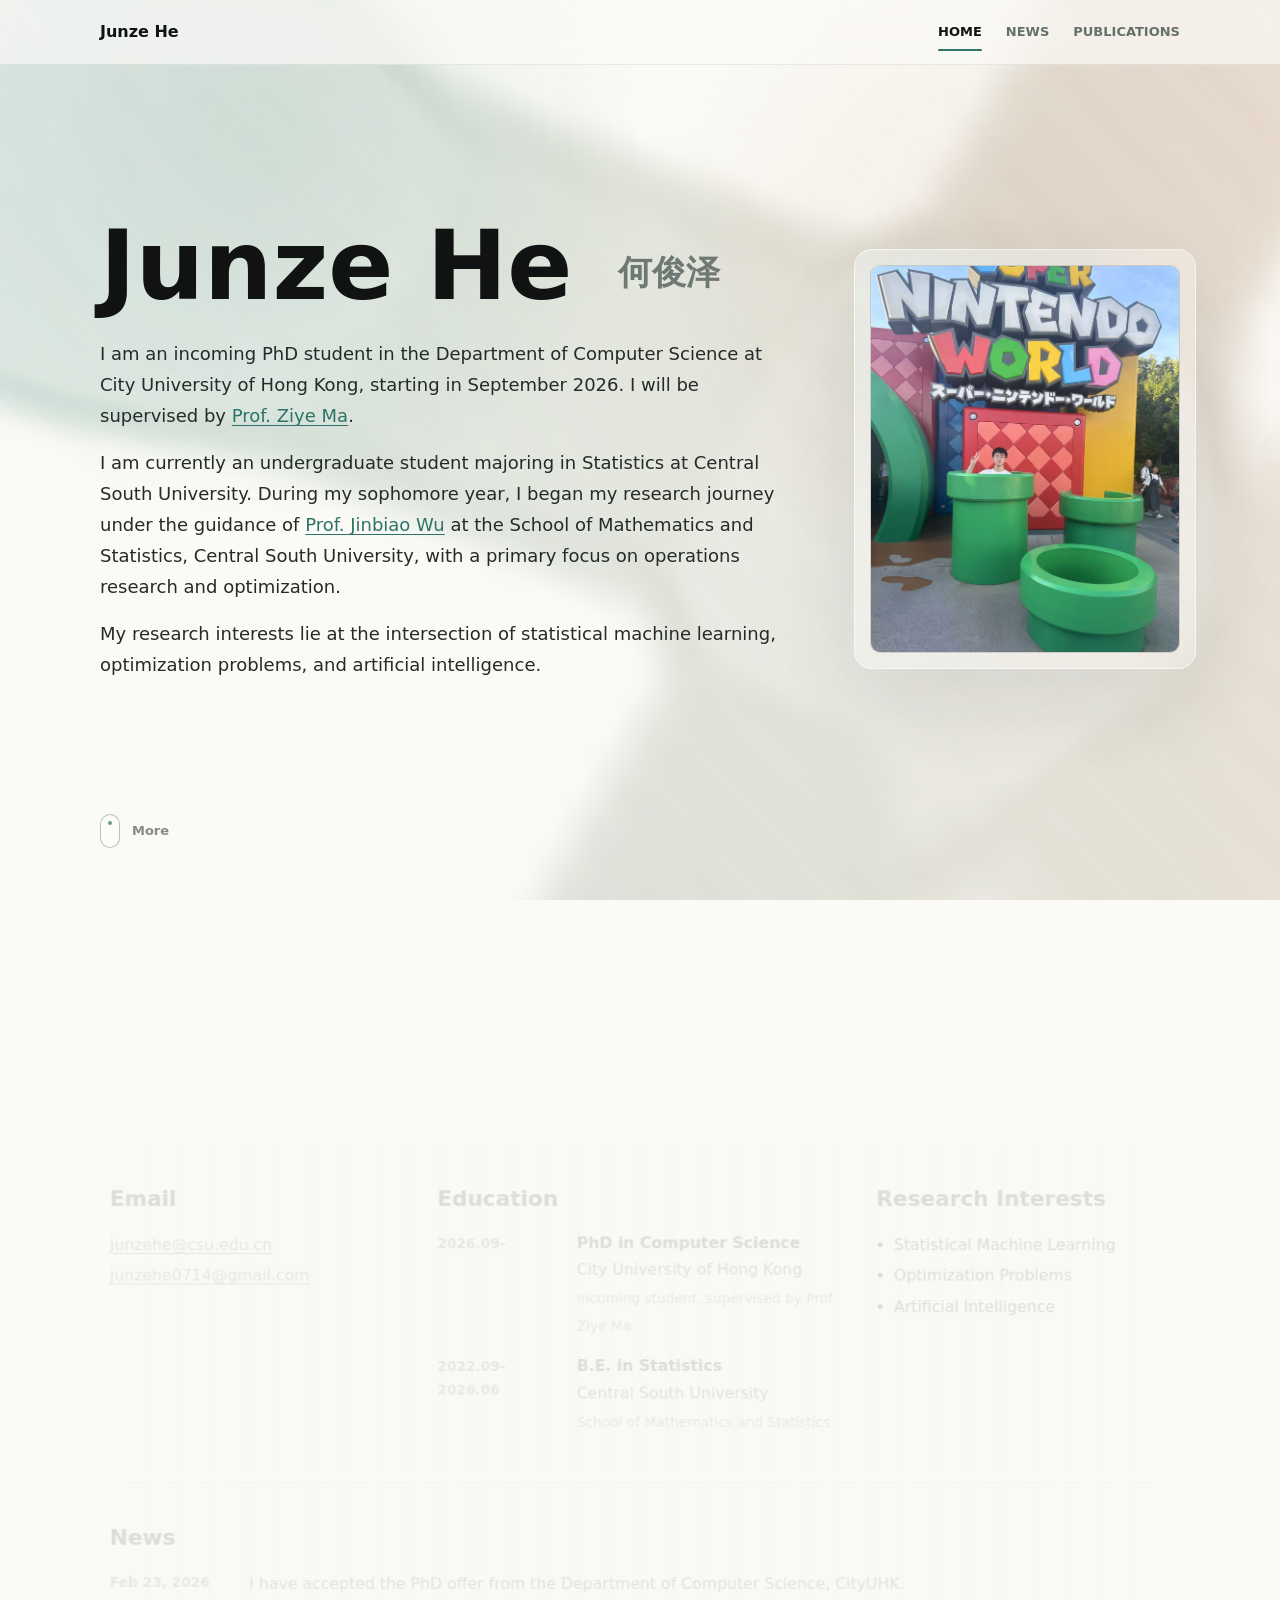
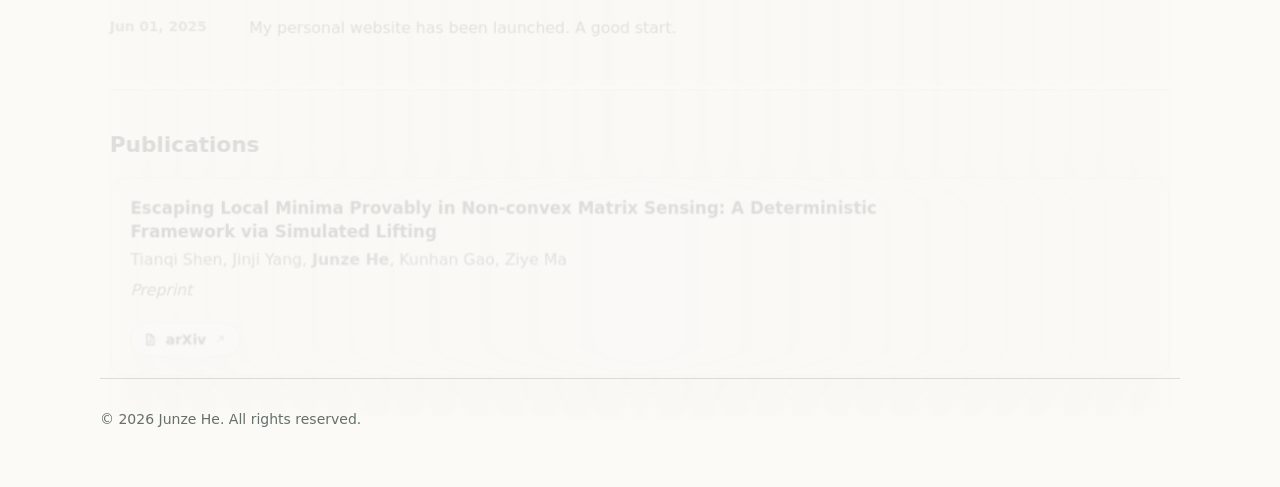
==== index.html @ e1d512ce "Optimize mobile fluid background" ====
<!doctype html>
<html lang="en">
<head>
  <meta charset="utf-8">
  <meta name="viewport" content="width=device-width, initial-scale=1">
  <meta name="description" content="Personal academic homepage of Junze He.">
  <meta property="og:title" content="Junze He">
  <meta property="og:description" content="Personal academic homepage of Junze He.">
  <meta property="og:url" content="https://junzehe0714.github.io/">
  <title>Junze He</title>
  <link rel="icon" href="static/assets/favicon.ico">
  <link rel="stylesheet" href="static/css/site.css">
</head>
<body>
  <canvas id="fluid-canvas" aria-hidden="true"></canvas>
  <div class="atmosphere" aria-hidden="true"></div>

  <header class="site-header">
    <a class="brand" href="#home">Junze He</a>
    <nav aria-label="Primary">
      <a href="#home">HOME</a>
      <a href="#news">NEWS</a>
      <a href="#publications">PUBLICATIONS</a>
    </nav>
  </header>

  <div id="smooth-content">
  <main>
    <section class="hero-wrap section" id="home">
      <div class="hero">
        <div class="home-main">
          <h1>Junze He <span>何俊泽</span></h1>
          <div class="bio"><p>I am an incoming PhD student in the Department of Computer Science at City University of Hong Kong, starting in September 2026. I will be supervised by <a href="https://gavenma.github.io" target="_blank" rel="noreferrer">Prof. Ziye Ma</a>.</p>
<p>I am currently an undergraduate student majoring in Statistics at Central South University. During my sophomore year, I began my research journey under the guidance of <a href="https://faculty.csu.edu.cn/wujinbiao/zh_CN/index.htm" target="_blank" rel="noreferrer">Prof. Jinbiao Wu</a> at the School of Mathematics and Statistics, Central South University, with a primary focus on operations research and optimization.</p>
<p>My research interests lie at the intersection of statistical machine learning, optimization problems, and artificial intelligence.</p></div>
        </div>
        <aside class="portrait-stage">
          <img src="static/assets/img/photo.png" alt="Portrait of Junze He">
        </aside>
        <div class="scroll-cue">More</div>
      </div>
    </section>

    <section class="section home-meta reveal" aria-label="Home details">
      <div class="meta-block">
        <h2>Email</h2>
        <div class="email-list"><a href="mailto:junzehe@csu.edu.cn">junzehe@csu.edu.cn</a><a href="mailto:junzehe0714@gmail.com">junzehe0714@gmail.com</a></div>
      </div>
      <div class="meta-block">
        <h2>Education</h2>
        <div class="item-list">
        <article class="compact-item">
          <div class="item-date">2026.09-</div>
          <div>
            <h3>PhD in Computer Science</h3>
            <p>City University of Hong Kong</p>
            <span>Incoming student, supervised by Prof. Ziye Ma</span>
          </div>
        </article>
        
        <article class="compact-item">
          <div class="item-date">2022.09-2026.06</div>
          <div>
            <h3>B.E. in Statistics</h3>
            <p>Central South University</p>
            <span>School of Mathematics and Statistics</span>
          </div>
        </article>
        </div>
      </div>
      <div class="meta-block">
        <h2>Research Interests</h2>
        <ul class="interest-list"><li>Statistical Machine Learning</li><li>Optimization Problems</li><li>Artificial Intelligence</li></ul>
      </div>
    </section>

    <section class="section content-section reveal" id="news">
      <h2>News</h2>
      <div class="item-list">
        <article class="compact-item">
          <time class="item-date" datetime="2026-02-23">Feb 23, 2026</time>
          <p>I have accepted the PhD offer from the Department of Computer Science, CityUHK.</p>
        </article>
        
        <article class="compact-item">
          <time class="item-date" datetime="2025-06-01">Jun 01, 2025</time>
          <p>My personal website has been launched. A good start.</p>
        </article>
        </div>
    </section>

    <section class="section content-section reveal" id="publications">
      <h2>Publications</h2>
      <div class="publication-list">
        <article class="publication publication-no-date">
          
          <div>
            <h3>Escaping Local Minima Provably in Non-convex Matrix Sensing: A Deterministic Framework via Simulated Lifting</h3>
            <p class="authors">Tianqi Shen, Jinji Yang, <strong>Junze He</strong>, Kunhan Gao, Ziye Ma</p>
            <p class="venue-line">Preprint</p>
            <div class="inline-links">
        <a class="text-link" href="https://arxiv.org/abs/2602.05887" target="_blank" rel="noreferrer" aria-label="Open arXiv preprint">
          <svg aria-hidden="true" viewBox="0 0 24 24">
            <path d="M7 3.8h6.2L18 8.6v11.6H7z"></path>
            <path d="M13 4v5h5"></path>
            <path d="M9.8 13.4h5.4"></path>
            <path d="M9.8 16.4h4"></path>
          </svg>
          <span>arXiv</span>
          <svg class="external-mark" aria-hidden="true" viewBox="0 0 24 24">
            <path d="M7 17 17 7"></path>
            <path d="M9 7h8v8"></path>
          </svg>
        </a>
        </div>
          </div>
        </article>
        </div>
    </section>
  </main>

  <footer>
    <p>&copy; 2026 Junze He. All rights reserved.</p>
  </footer>
  </div>

  <script type="module" src="static/js/site.js"></script>
</body>
</html>
---- static/css/site.css ----
﻿:root {
      --bg: #fbfaf6;
      --ink: #101312;
      --muted: #65706a;
      --line: rgba(24, 30, 28, 0.13);
      --accent: #2c7368;
      --warm: #a27046;
      --max: 1080px;
    }

    * {
      box-sizing: border-box;
    }

    html {
      scroll-behavior: smooth;
    }

    body {
      margin: 0;
      color: var(--ink);
      background:
        linear-gradient(180deg, rgba(251, 250, 246, 0.96), rgba(251, 250, 246, 1) 44rem),
        var(--bg);
      font-family: ui-sans-serif, system-ui, -apple-system, BlinkMacSystemFont, "Segoe UI", Arial, "Noto Sans", sans-serif;
      font-size: 16px;
      line-height: 1.72;
      overflow-x: hidden;
    }

    body.smooth-ready {
      height: var(--smooth-height, auto);
    }

    #fluid-canvas {
      position: fixed;
      inset: 0;
      z-index: -3;
      width: 100%;
      height: 100%;
      pointer-events: none;
    }

    .atmosphere {
      position: fixed;
      inset: 0;
      z-index: -2;
      pointer-events: none;
      background:
        radial-gradient(circle at calc(20% + var(--mx, 0px)) calc(15% + var(--my, 0px)), rgba(44, 115, 104, 0.12), transparent 25rem),
        radial-gradient(circle at calc(78% - var(--mx, 0px)) calc(28% - var(--my, 0px)), rgba(162, 112, 70, 0.10), transparent 22rem);
      opacity: 0.86;
    }

    a {
      color: var(--accent);
      text-decoration-thickness: 1px;
      text-underline-offset: 0.18em;
    }

    a:hover {
      color: var(--ink);
    }

    .site-header {
      position: sticky;
      top: 0;
      z-index: 20;
      display: flex;
      align-items: center;
      justify-content: space-between;
      width: 100%;
      padding: 18px max(22px, calc((100vw - var(--max)) / 2));
      border-bottom: 1px solid rgba(24, 30, 28, 0.08);
      background: rgba(251, 250, 246, 0.68);
      backdrop-filter: blur(22px) saturate(1.1);
    }

    .brand {
      color: var(--ink);
      font-weight: 760;
      text-decoration: none;
    }

    nav {
      display: flex;
      gap: 24px;
      min-width: 0;
      font-size: 13px;
      font-weight: 730;
      letter-spacing: 0;
    }

    nav a {
      color: var(--muted);
      text-decoration: none;
      transition: color 220ms ease;
    }

    nav a:hover,
    nav a.is-active {
      color: var(--ink);
    }

    nav a.is-active {
      position: relative;
    }

    nav a.is-active::after {
      content: "";
      position: absolute;
      left: 0;
      right: 0;
      bottom: -8px;
      height: 2px;
      border-radius: 999px;
      background: var(--accent);
    }

    .section {
      width: min(var(--max), calc(100% - 44px));
      margin: 0 auto;
    }

    #smooth-content {
      position: relative;
      width: 100%;
    }

    body.smooth-ready #smooth-content {
      position: fixed;
      top: 0;
      left: 0;
      right: 0;
      will-change: transform;
      transform: translate3d(0, calc(var(--smooth-y, 0px) * -1), 0);
    }

    .hero-wrap {
      min-height: 122vh;
      padding-top: clamp(42px, 8vw, 72px);
    }

    .hero {
      position: sticky;
      top: 70px;
      display: grid;
      grid-template-columns: minmax(0, 1fr) minmax(250px, 310px);
      gap: clamp(34px, 7vw, 78px);
      align-items: center;
      min-height: calc(100vh - 94px);
      padding: 26px 0 58px;
    }

    h1,
    h2,
    h3,
    p {
      margin-top: 0;
    }

    h1 {
      margin-bottom: 28px;
      max-width: 780px;
      font-size: clamp(54px, 9vw, 96px);
      line-height: 0.94;
      letter-spacing: 0;
    }

    h1 span {
      display: inline-block;
      margin-left: 12px;
      color: rgba(101, 112, 106, 0.92);
      font-size: 0.35em;
      font-weight: 660;
      vertical-align: middle;
    }

    .bio {
      max-width: 704px;
      color: #252b28;
      font-size: clamp(16px, 1.5vw, 18px);
    }

    .bio p {
      margin-bottom: 16px;
    }

    .portrait-stage {
      position: relative;
      width: min(100%, 310px);
      justify-self: end;
      transform:
        translate3d(0, calc(var(--hero-progress, 0) * -18px), 0)
        rotateX(calc(var(--pointer-y, 0) * -3deg))
        rotateY(calc(var(--pointer-x, 0) * 4deg));
      transform-style: preserve-3d;
      transition: transform 700ms cubic-bezier(.16, 1, .3, 1);
    }

    .portrait-stage::before {
      content: "";
      position: absolute;
      inset: -16px;
      z-index: -1;
      border: 1px solid rgba(255, 255, 255, 0.72);
      border-radius: 18px;
      background:
        linear-gradient(145deg, rgba(255, 255, 255, 0.55), rgba(255, 255, 255, 0.18)),
        radial-gradient(circle at 26% 12%, rgba(44, 115, 104, 0.16), transparent 14rem);
      box-shadow: 0 32px 96px rgba(34, 42, 38, 0.13);
      backdrop-filter: blur(20px);
      opacity: 0.82;
    }

    .portrait-stage img {
      display: block;
      width: 100%;
      aspect-ratio: 4 / 5;
      object-fit: cover;
      object-position: center top;
      border: 1px solid rgba(24, 30, 28, 0.14);
      border-radius: 10px;
    }

    .scroll-cue {
      position: absolute;
      left: 0;
      bottom: 30px;
      display: inline-flex;
      align-items: center;
      gap: 12px;
      color: rgba(101, 112, 106, 0.8);
      font-size: 13px;
      font-weight: 680;
      opacity: calc(1 - var(--hero-progress, 0));
      transform: translateY(calc(var(--hero-progress, 0) * 16px));
      transition: opacity 220ms linear;
    }

    .scroll-cue::before {
      content: "";
      width: 18px;
      height: 32px;
      border: 1px solid rgba(101, 112, 106, 0.42);
      border-radius: 999px;
      background: rgba(255, 255, 255, 0.22);
      box-shadow: inset 0 0 18px rgba(255, 255, 255, 0.35);
    }

    .scroll-cue::after {
      content: "";
      position: absolute;
      left: 8px;
      top: 7px;
      width: 4px;
      height: 4px;
      border-radius: 50%;
      background: var(--accent);
      opacity: 0.72;
      animation: scroll-dot 1800ms cubic-bezier(.16, 1, .3, 1) infinite;
    }

    @keyframes scroll-dot {
      0% {
        transform: translateY(0);
        opacity: 0;
      }
      18% {
        opacity: 0.72;
      }
      76% {
        transform: translateY(13px);
        opacity: 0.72;
      }
      100% {
        transform: translateY(13px);
        opacity: 0;
      }
    }

    .home-meta,
    .content-section {
      position: relative;
      z-index: 2;
      padding: 42px 0;
      border-top: 1px solid var(--line);
      background: linear-gradient(90deg, rgba(251, 250, 246, 0), rgba(251, 250, 246, 0.52), rgba(251, 250, 246, 0));
      backdrop-filter: blur(2px);
    }

    .home-meta {
      display: grid;
      grid-template-columns: 1fr 1.38fr 1fr;
      gap: 34px;
    }

    h2 {
      margin-bottom: 18px;
      font-size: 22px;
      line-height: 1.3;
      letter-spacing: 0;
    }

    h3 {
      margin-bottom: 2px;
      font-size: 16px;
      line-height: 1.45;
    }

    .email-list {
      display: grid;
      gap: 4px;
      overflow-wrap: anywhere;
    }

    .item-list,
    .publication-list {
      display: grid;
      gap: 16px;
    }

    .compact-item,
    .publication {
      display: grid;
      grid-template-columns: 124px minmax(0, 1fr);
      gap: 18px;
    }

    .publication {
      padding: 18px 20px;
      border: 1px solid rgba(24, 30, 28, 0.11);
      border-radius: 18px;
      background: rgba(255, 255, 255, 0.46);
      box-shadow: 0 18px 60px rgba(34, 42, 38, 0.06);
      backdrop-filter: blur(14px);
    }

    .publication-no-date {
      grid-template-columns: minmax(0, 1fr);
    }

    .publication h3 {
      max-width: 820px;
      font-size: 17px;
    }

    .publication .venue-line {
      margin-top: 4px;
      color: #303633;
      font-style: italic;
      font-weight: 400;
    }

    .item-date {
      color: var(--muted);
      font-size: 14px;
      font-weight: 760;
    }

    .compact-item p,
    .publication p {
      margin-bottom: 2px;
      color: #303633;
    }

    .compact-item span {
      color: var(--muted);
      font-size: 14px;
    }

    .interest-list {
      margin: 0;
      padding-left: 18px;
    }

    .interest-list li {
      margin-bottom: 4px;
    }

    .authors strong {
      font-weight: 820;
    }

    .inline-links {
      display: flex;
      flex-wrap: wrap;
      gap: 12px;
      margin-top: 18px;
    }

    .text-link {
      display: inline-flex;
      align-items: center;
      gap: 8px;
      min-height: 36px;
      padding: 0 13px 0 11px;
      border: 1px solid var(--line);
      border-radius: 999px;
      background: rgba(255, 255, 255, 0.58);
      color: var(--ink);
      font-size: 14px;
      font-weight: 720;
      text-decoration: none;
      backdrop-filter: blur(12px);
      box-shadow: 0 10px 28px rgba(34, 42, 38, 0.05);
    }

    .text-link:hover {
      border-color: rgba(44, 115, 104, 0.48);
      color: var(--accent);
      background: rgba(255, 255, 255, 0.78);
    }

    .text-link svg {
      width: 16px;
      height: 16px;
      stroke: currentColor;
      stroke-width: 1.8;
      fill: none;
      flex: 0 0 auto;
    }

    .text-link .external-mark {
      width: 13px;
      height: 13px;
      opacity: 0.72;
    }

    body.webgl-fallback #fluid-canvas {
      display: none;
    }

    body.webgl-fallback .atmosphere {
      background:
        radial-gradient(circle at 18% 20%, rgba(44, 115, 104, 0.16), transparent 34rem),
        radial-gradient(circle at 82% 18%, rgba(162, 112, 70, 0.13), transparent 32rem),
        radial-gradient(circle at 72% 84%, rgba(44, 115, 104, 0.10), transparent 28rem);
    }

    body.webgl-fallback .reveal {
      opacity: 1;
      transform: none;
    }

    .reveal {
      opacity: calc(0.12 + var(--reveal-progress, 0) * 0.88);
      transform:
        translateY(calc((1 - var(--reveal-progress, 0)) * 42px))
        scale(calc(0.982 + var(--reveal-progress, 0) * 0.018));
      will-change: opacity, transform;
      transition: none;
    }

    .reveal.is-visible {
      opacity: 1;
      transform: translateY(0) scale(1);
    }

    footer {
      position: relative;
      z-index: 2;
      width: min(var(--max), calc(100% - 44px));
      margin: 0 auto;
      padding: 28px 0 42px;
      border-top: 1px solid var(--line);
      color: var(--muted);
      font-size: 14px;
    }

    @media (prefers-reduced-motion: reduce) {
      html {
        scroll-behavior: auto;
      }

      #fluid-canvas {
        display: none;
      }

      .hero,
      .portrait-stage,
      #smooth-content,
      .reveal {
        position: static;
        opacity: 1;
        transform: none;
        transition: none;
      }

      .hero-wrap {
        min-height: auto;
      }
    }

    @media (max-width: 780px) {
      body {
        background:
          linear-gradient(180deg, rgba(251, 250, 246, 0.94), rgba(251, 250, 246, 0.99) 62rem),
          var(--bg);
      }

      #fluid-canvas {
        opacity: 0.94;
      }

      .atmosphere {
        background:
          linear-gradient(180deg, rgba(251, 250, 246, 0.10), rgba(251, 250, 246, 0.48)),
          radial-gradient(ellipse at 18% 12%, rgba(44, 115, 104, 0.14), transparent 19rem),
          radial-gradient(ellipse at 88% 58%, rgba(162, 112, 70, 0.11), transparent 18rem);
        opacity: 0.74;
      }

      .site-header {
        align-items: flex-start;
        flex-direction: column;
        gap: 8px;
      }

      nav {
        width: 100%;
        gap: 16px;
        overflow-x: auto;
        padding-bottom: 2px;
      }

      .hero-wrap {
        min-height: auto;
      }

      .hero {
        position: relative;
        top: auto;
        grid-template-columns: 1fr;
        gap: 28px;
        min-height: auto;
        padding: 42px 0 52px;
      }

      .portrait-stage {
        order: -1;
        justify-self: start;
        width: min(256px, 72vw);
      }

      .portrait-stage::before {
        inset: -10px;
        border-radius: 14px;
      }

      h1 span {
        display: block;
        margin: 9px 0 0;
      }

      .scroll-cue {
        display: none;
      }

      .home-meta {
        grid-template-columns: 1fr;
      }

      .home-meta,
      .content-section {
        background: rgba(251, 250, 246, 0.32);
        backdrop-filter: blur(1.5px);
      }

      .compact-item,
      .publication {
        grid-template-columns: 1fr;
        gap: 4px;
      }
    }
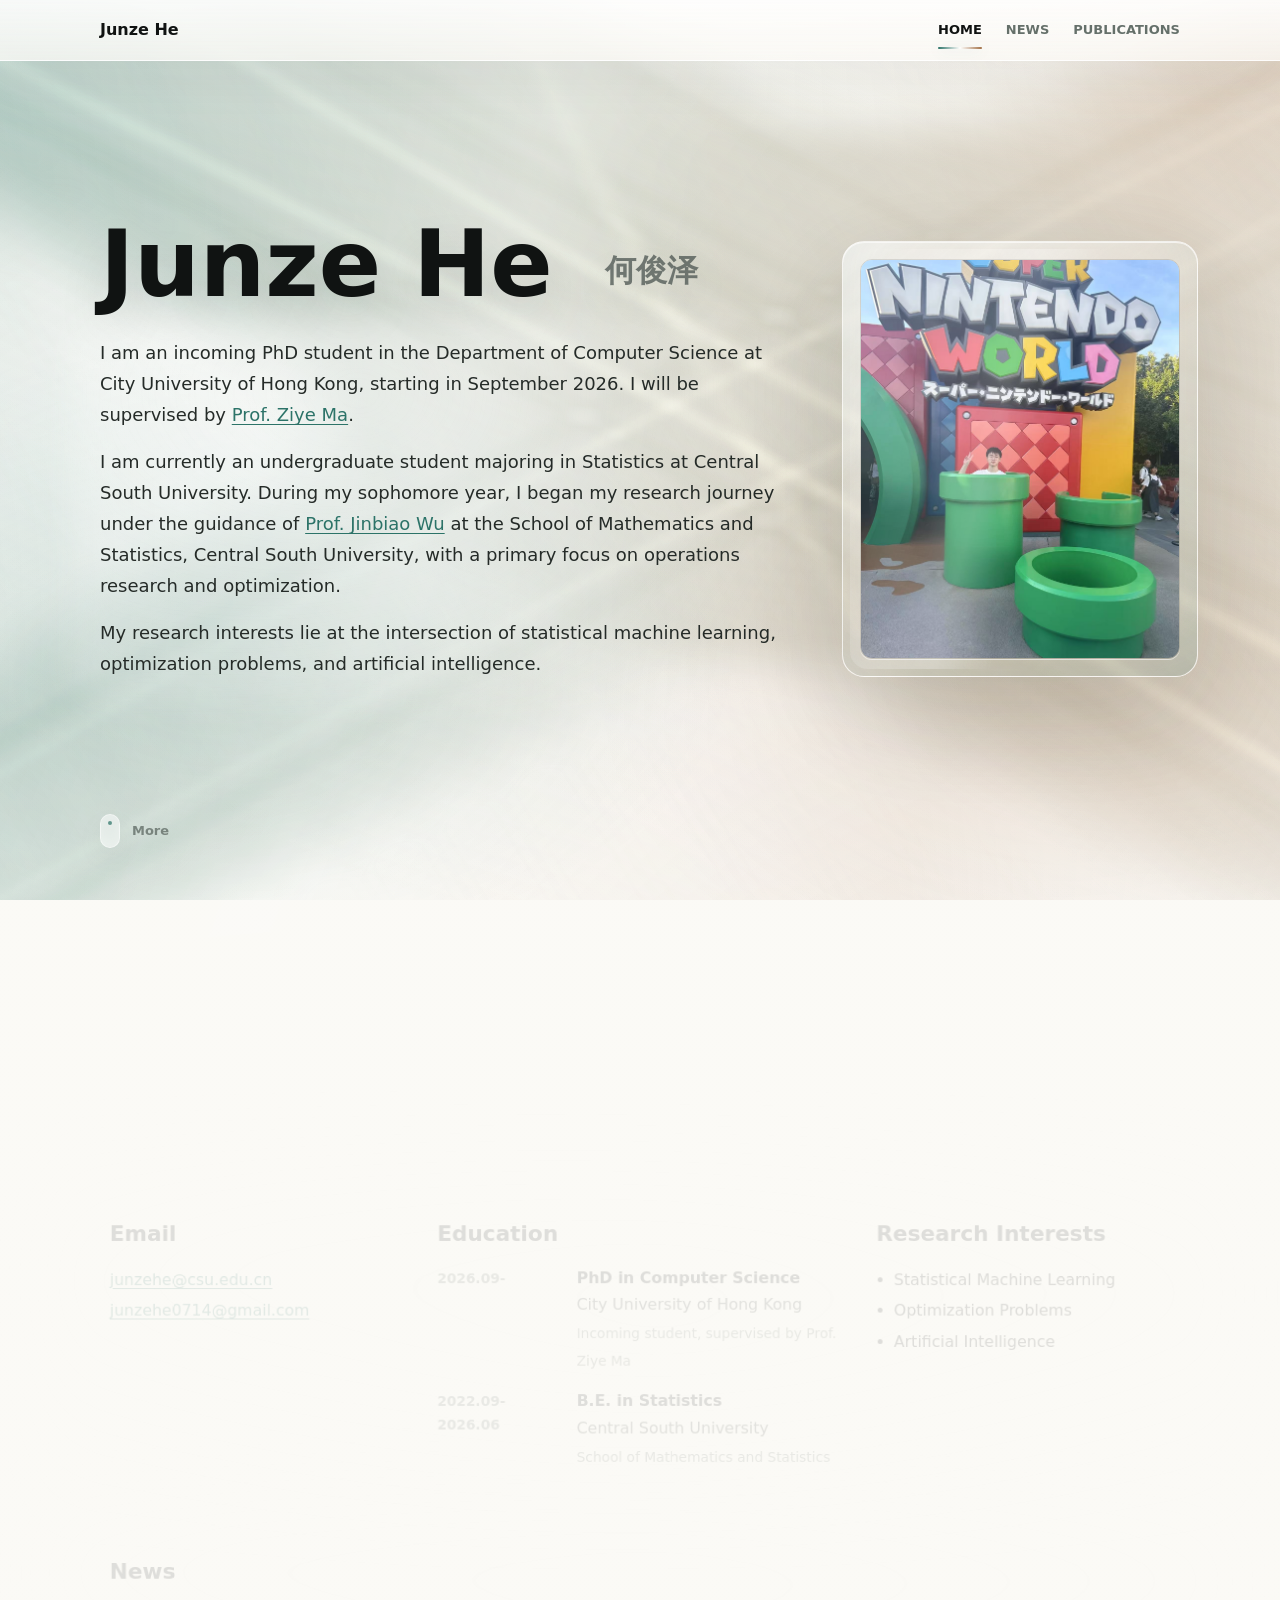
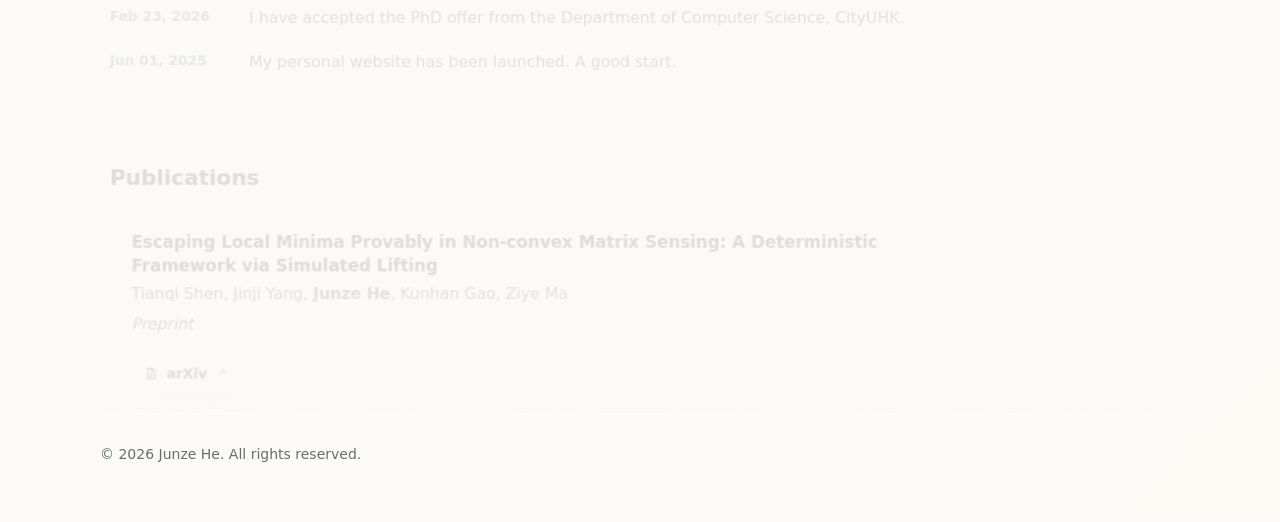
==== commit 031e04dc: "Add liquid glass homepage design" ====
--- a/index.html
+++ b/index.html
@@ -13,7 +13,9 @@
 </head>
 <body>
   <canvas id="fluid-canvas" aria-hidden="true"></canvas>
-  <div class="atmosphere" aria-hidden="true"></div>
+  <div class="glass-atmosphere" aria-hidden="true"></div>
+  <div class="glass-sheen" aria-hidden="true"></div>
+  <div class="glass-lens" aria-hidden="true"></div>
 
   <header class="site-header">
     <a class="brand" href="#home">Junze He</a>
--- a/static/css/site.css
+++ b/static/css/site.css
@@ -1,4 +1,4 @@
-﻿:root {
+:root {
       --bg: #fbfaf6;
       --ink: #101312;
       --muted: #65706a;
@@ -20,8 +20,8 @@
       margin: 0;
       color: var(--ink);
       background:
-        linear-gradient(180deg, rgba(251, 250, 246, 0.96), rgba(251, 250, 246, 1) 44rem),
-        var(--bg);
+        linear-gradient(180deg, rgba(251, 250, 246, 0.88), rgba(251, 250, 246, 0.98) 58rem),
+        linear-gradient(135deg, #fbfaf6 0%, #f2f5f0 42%, #fbf6ed 100%);
       font-family: ui-sans-serif, system-ui, -apple-system, BlinkMacSystemFont, "Segoe UI", Arial, "Noto Sans", sans-serif;
       font-size: 16px;
       line-height: 1.72;
@@ -35,21 +35,52 @@
     #fluid-canvas {
       position: fixed;
       inset: 0;
-      z-index: -3;
+      z-index: -4;
       width: 100%;
       height: 100%;
       pointer-events: none;
     }
 
-    .atmosphere {
+    .glass-atmosphere,
+    .glass-sheen,
+    .glass-lens {
       position: fixed;
       inset: 0;
+      pointer-events: none;
+    }
+
+    .glass-atmosphere {
+      z-index: -3;
+      background:
+        radial-gradient(ellipse at 18% calc(72% + var(--lens-y, 0px) * -0.08), rgba(44, 115, 104, 0.18), transparent 32rem),
+        radial-gradient(ellipse at 84% calc(78% + var(--lens-y, 0px) * -0.10), rgba(162, 112, 70, 0.15), transparent 30rem),
+        linear-gradient(112deg, rgba(44, 115, 104, 0.14), transparent 38%, rgba(162, 112, 70, 0.12) 76%, transparent),
+        linear-gradient(22deg, transparent 12%, rgba(255, 255, 255, 0.34) 34%, transparent 52%, rgba(232, 240, 235, 0.40) 78%, transparent);
+      opacity: calc(0.84 + var(--glass-intensity, 0) * 0.12);
+      transform: translate3d(calc(var(--mx, 0px) * 0.18), calc(var(--my, 0px) * 0.16), 0);
+      transition: transform 900ms cubic-bezier(.16, 1, .3, 1);
+    }
+
+    .glass-sheen {
       z-index: -2;
-      pointer-events: none;
-      background:
-        radial-gradient(circle at calc(20% + var(--mx, 0px)) calc(15% + var(--my, 0px)), rgba(44, 115, 104, 0.12), transparent 25rem),
-        radial-gradient(circle at calc(78% - var(--mx, 0px)) calc(28% - var(--my, 0px)), rgba(162, 112, 70, 0.10), transparent 22rem);
-      opacity: 0.86;
+      background:
+        linear-gradient(100deg, transparent 0%, rgba(255, 255, 255, 0.42) 39%, transparent 51%),
+        linear-gradient(178deg, rgba(255, 255, 255, 0.50), transparent 18%, transparent 74%, rgba(255, 255, 255, 0.44));
+      mix-blend-mode: soft-light;
+      opacity: 0.72;
+    }
+
+    .glass-lens {
+      z-index: -1;
+      background:
+        linear-gradient(112deg, transparent 0%, rgba(255, 255, 255, 0.00) 26%, rgba(255, 255, 255, 0.42) 37%, rgba(255, 255, 255, 0.10) 43%, transparent 55%),
+        linear-gradient(68deg, transparent 8%, rgba(44, 115, 104, 0.08) 30%, rgba(255, 255, 255, 0.18) 44%, rgba(162, 112, 70, 0.07) 64%, transparent 82%);
+      opacity: calc(0.34 + var(--glass-intensity, 0) * 0.34);
+      mix-blend-mode: soft-light;
+      transform:
+        translate3d(calc(var(--mx, 0px) * -0.16), calc(var(--lens-y, 0px) + var(--my, 0px) * 0.10), 0)
+        skewY(-5deg);
+      will-change: transform, opacity;
     }
 
     a {
@@ -70,10 +101,13 @@
       align-items: center;
       justify-content: space-between;
       width: 100%;
-      padding: 18px max(22px, calc((100vw - var(--max)) / 2));
-      border-bottom: 1px solid rgba(24, 30, 28, 0.08);
-      background: rgba(251, 250, 246, 0.68);
-      backdrop-filter: blur(22px) saturate(1.1);
+      padding: 16px max(22px, calc((100vw - var(--max)) / 2));
+      border-bottom: 1px solid rgba(255, 255, 255, 0.58);
+      background:
+        linear-gradient(180deg, rgba(255, 255, 255, 0.74), rgba(251, 250, 246, 0.44)),
+        rgba(251, 250, 246, 0.56);
+      box-shadow: 0 14px 54px rgba(34, 42, 38, 0.055);
+      backdrop-filter: blur(20px) saturate(1.16);
     }
 
     .brand {
@@ -114,7 +148,8 @@
       bottom: -8px;
       height: 2px;
       border-radius: 999px;
-      background: var(--accent);
+      background: linear-gradient(90deg, var(--accent), rgba(255, 255, 255, 0.72), var(--warm));
+      box-shadow: 0 0 16px rgba(44, 115, 104, 0.18);
     }
 
     .section {
@@ -137,7 +172,7 @@
     }
 
     .hero-wrap {
-      min-height: 122vh;
+      min-height: 126vh;
       padding-top: clamp(42px, 8vw, 72px);
     }
 
@@ -145,8 +180,8 @@
       position: sticky;
       top: 70px;
       display: grid;
-      grid-template-columns: minmax(0, 1fr) minmax(250px, 310px);
-      gap: clamp(34px, 7vw, 78px);
+      grid-template-columns: minmax(0, 1fr) minmax(250px, 320px);
+      gap: clamp(34px, 7vw, 82px);
       align-items: center;
       min-height: calc(100vh - 94px);
       padding: 26px 0 58px;
@@ -161,25 +196,42 @@
 
     h1 {
       margin-bottom: 28px;
-      max-width: 780px;
-      font-size: clamp(54px, 9vw, 96px);
+      max-width: 860px;
+      font-size: clamp(54px, 8.4vw, 92px);
       line-height: 0.94;
       letter-spacing: 0;
+      text-shadow: 0 18px 48px rgba(34, 42, 38, 0.10);
     }
 
     h1 span {
       display: inline-block;
-      margin-left: 12px;
-      color: rgba(101, 112, 106, 0.92);
-      font-size: 0.35em;
-      font-weight: 660;
+      margin: 0 0 0 20px;
+      color: rgba(79, 89, 84, 0.78);
+      font-size: 0.34em;
+      font-weight: 620;
+      line-height: 1.15;
       vertical-align: middle;
     }
 
     .bio {
+      position: relative;
       max-width: 704px;
       color: #252b28;
       font-size: clamp(16px, 1.5vw, 18px);
+      margin-top: 30px;
+    }
+
+    .bio::before {
+      content: "";
+      position: absolute;
+      inset: -22px -30px;
+      z-index: -1;
+      border-radius: 32px;
+      background:
+        radial-gradient(ellipse at 40% 20%, rgba(255, 255, 255, 0.54), rgba(255, 255, 255, 0.24) 44%, rgba(255, 255, 255, 0) 80%),
+        linear-gradient(90deg, rgba(255, 255, 255, 0.30), rgba(255, 255, 255, 0.16) 62%, rgba(255, 255, 255, 0));
+      filter: blur(18px);
+      opacity: calc(0.68 - var(--hero-progress, 0) * 0.22);
     }
 
     .bio p {
@@ -188,29 +240,44 @@
 
     .portrait-stage {
       position: relative;
-      width: min(100%, 310px);
+      width: min(100%, 320px);
       justify-self: end;
       transform:
-        translate3d(0, calc(var(--hero-progress, 0) * -18px), 0)
-        rotateX(calc(var(--pointer-y, 0) * -3deg))
-        rotateY(calc(var(--pointer-x, 0) * 4deg));
+        translate3d(0, calc(var(--hero-progress, 0) * -20px), 0)
+        rotateX(calc(var(--pointer-y, 0) * -3.8deg))
+        rotateY(calc(var(--pointer-x, 0) * 5deg));
       transform-style: preserve-3d;
-      transition: transform 700ms cubic-bezier(.16, 1, .3, 1);
+      transition: transform 760ms cubic-bezier(.16, 1, .3, 1);
     }
 
     .portrait-stage::before {
       content: "";
       position: absolute;
-      inset: -16px;
+      inset: -18px;
       z-index: -1;
-      border: 1px solid rgba(255, 255, 255, 0.72);
+      border: 1px solid rgba(255, 255, 255, 0.78);
+      border-radius: 22px;
+      background:
+        linear-gradient(142deg, rgba(255, 255, 255, 0.72), rgba(255, 255, 255, 0.18) 48%, rgba(44, 115, 104, 0.12)),
+        linear-gradient(25deg, rgba(162, 112, 70, 0.10), transparent 44%);
+      box-shadow:
+        inset 0 1px 0 rgba(255, 255, 255, 0.72),
+        inset 0 -28px 55px rgba(44, 115, 104, 0.08),
+        0 38px 110px rgba(34, 42, 38, 0.16);
+      backdrop-filter: blur(18px) saturate(1.14);
+      opacity: 0.92;
+    }
+
+    .portrait-stage::after {
+      content: "";
+      position: absolute;
+      inset: -10px;
       border-radius: 18px;
-      background:
-        linear-gradient(145deg, rgba(255, 255, 255, 0.55), rgba(255, 255, 255, 0.18)),
-        radial-gradient(circle at 26% 12%, rgba(44, 115, 104, 0.16), transparent 14rem);
-      box-shadow: 0 32px 96px rgba(34, 42, 38, 0.13);
-      backdrop-filter: blur(20px);
-      opacity: 0.82;
+      background: linear-gradient(105deg, transparent 0%, rgba(255, 255, 255, 0.55) 43%, transparent 56%);
+      opacity: 0.46;
+      transform: translate3d(calc(var(--mx, 0px) * 0.20), calc(var(--my, 0px) * 0.12), 32px);
+      pointer-events: none;
+      mix-blend-mode: screen;
     }
 
     .portrait-stage img {
@@ -219,8 +286,9 @@
       aspect-ratio: 4 / 5;
       object-fit: cover;
       object-position: center top;
-      border: 1px solid rgba(24, 30, 28, 0.14);
-      border-radius: 10px;
+      border: 1px solid rgba(24, 30, 28, 0.12);
+      border-radius: 12px;
+      box-shadow: 0 1px 0 rgba(255, 255, 255, 0.55);
     }
 
     .scroll-cue {
@@ -230,7 +298,7 @@
       display: inline-flex;
       align-items: center;
       gap: 12px;
-      color: rgba(101, 112, 106, 0.8);
+      color: rgba(101, 112, 106, 0.82);
       font-size: 13px;
       font-weight: 680;
       opacity: calc(1 - var(--hero-progress, 0));
@@ -242,10 +310,11 @@
       content: "";
       width: 18px;
       height: 32px;
-      border: 1px solid rgba(101, 112, 106, 0.42);
+      border: 1px solid rgba(255, 255, 255, 0.62);
       border-radius: 999px;
-      background: rgba(255, 255, 255, 0.22);
-      box-shadow: inset 0 0 18px rgba(255, 255, 255, 0.35);
+      background: rgba(255, 255, 255, 0.30);
+      box-shadow: inset 0 0 18px rgba(255, 255, 255, 0.48), 0 10px 28px rgba(34, 42, 38, 0.06);
+      backdrop-filter: blur(10px);
     }
 
     .scroll-cue::after {
@@ -262,21 +331,10 @@
     }
 
     @keyframes scroll-dot {
-      0% {
-        transform: translateY(0);
-        opacity: 0;
-      }
-      18% {
-        opacity: 0.72;
-      }
-      76% {
-        transform: translateY(13px);
-        opacity: 0.72;
-      }
-      100% {
-        transform: translateY(13px);
-        opacity: 0;
-      }
+      0% { transform: translateY(0); opacity: 0; }
+      18% { opacity: 0.72; }
+      76% { transform: translateY(13px); opacity: 0.72; }
+      100% { transform: translateY(13px); opacity: 0; }
     }
 
     .home-meta,
@@ -284,9 +342,28 @@
       position: relative;
       z-index: 2;
       padding: 42px 0;
-      border-top: 1px solid var(--line);
-      background: linear-gradient(90deg, rgba(251, 250, 246, 0), rgba(251, 250, 246, 0.52), rgba(251, 250, 246, 0));
-      backdrop-filter: blur(2px);
+      border-top: 0;
+      background: transparent;
+    }
+
+    .home-meta::before,
+    .content-section::before {
+      content: "";
+      position: absolute;
+      inset: -54px -88px;
+      z-index: -1;
+      background:
+        radial-gradient(ellipse at 18% 34%, rgba(255, 255, 255, 0.44), rgba(255, 255, 255, 0.18) 38%, rgba(255, 255, 255, 0) 76%),
+        radial-gradient(ellipse at 52% 42%, rgba(255, 255, 255, 0.42), rgba(255, 255, 255, 0.16) 40%, rgba(255, 255, 255, 0) 80%),
+        radial-gradient(ellipse at 84% 38%, rgba(255, 255, 255, 0.34), rgba(255, 255, 255, 0.13) 36%, rgba(255, 255, 255, 0) 76%);
+      filter: blur(34px);
+      opacity: 0.78;
+      pointer-events: none;
+    }
+
+    .home-meta::after,
+    .content-section::after {
+      content: none;
     }
 
     .home-meta {
@@ -328,19 +405,33 @@
     }
 
     .publication {
-      padding: 18px 20px;
-      border: 1px solid rgba(24, 30, 28, 0.11);
-      border-radius: 18px;
-      background: rgba(255, 255, 255, 0.46);
-      box-shadow: 0 18px 60px rgba(34, 42, 38, 0.06);
-      backdrop-filter: blur(14px);
-    }
-
-    .publication-no-date {
+      position: relative;
+      overflow: visible;
       grid-template-columns: minmax(0, 1fr);
+      padding: 20px 22px;
+      border: 0;
+      border-radius: 0;
+      background: transparent;
+      box-shadow: none;
+    }
+
+    .publication::before {
+      content: "";
+      position: absolute;
+      inset: -62px -84px;
+      z-index: -1;
+      border-radius: 50%;
+      background:
+        radial-gradient(ellipse at 24% 32%, rgba(255, 255, 255, 0.52), rgba(255, 255, 255, 0.21) 40%, rgba(255, 255, 255, 0) 78%),
+        radial-gradient(ellipse at 78% 58%, rgba(255, 255, 255, 0.32), rgba(255, 255, 255, 0.13) 38%, rgba(255, 255, 255, 0) 78%);
+      filter: blur(34px);
+      opacity: 0.78;
+      transform: translateX(calc(var(--pointer-x, 0) * 8px));
+      pointer-events: none;
     }
 
     .publication h3 {
+      position: relative;
       max-width: 820px;
       font-size: 17px;
     }
@@ -395,21 +486,23 @@
       gap: 8px;
       min-height: 36px;
       padding: 0 13px 0 11px;
-      border: 1px solid var(--line);
+      border: 1px solid rgba(255, 255, 255, 0.62);
       border-radius: 999px;
-      background: rgba(255, 255, 255, 0.58);
+      background:
+        linear-gradient(145deg, rgba(255, 255, 255, 0.70), rgba(255, 255, 255, 0.24)),
+        rgba(251, 250, 246, 0.44);
       color: var(--ink);
       font-size: 14px;
       font-weight: 720;
       text-decoration: none;
-      backdrop-filter: blur(12px);
-      box-shadow: 0 10px 28px rgba(34, 42, 38, 0.05);
+      backdrop-filter: blur(8px);
+      box-shadow: 0 12px 32px rgba(34, 42, 38, 0.055);
     }
 
     .text-link:hover {
-      border-color: rgba(44, 115, 104, 0.48);
+      border-color: rgba(44, 115, 104, 0.42);
       color: var(--accent);
-      background: rgba(255, 255, 255, 0.78);
+      background: rgba(255, 255, 255, 0.80);
     }
 
     .text-link svg {
@@ -431,13 +524,6 @@
       display: none;
     }
 
-    body.webgl-fallback .atmosphere {
-      background:
-        radial-gradient(circle at 18% 20%, rgba(44, 115, 104, 0.16), transparent 34rem),
-        radial-gradient(circle at 82% 18%, rgba(162, 112, 70, 0.13), transparent 32rem),
-        radial-gradient(circle at 72% 84%, rgba(44, 115, 104, 0.10), transparent 28rem);
-    }
-
     body.webgl-fallback .reveal {
       opacity: 1;
       transform: none;
@@ -452,18 +538,13 @@
       transition: none;
     }
 
-    .reveal.is-visible {
-      opacity: 1;
-      transform: translateY(0) scale(1);
-    }
-
     footer {
       position: relative;
       z-index: 2;
       width: min(var(--max), calc(100% - 44px));
       margin: 0 auto;
       padding: 28px 0 42px;
-      border-top: 1px solid var(--line);
+      border-top: 1px solid rgba(255, 255, 255, 0.58);
       color: var(--muted);
       font-size: 14px;
     }
@@ -493,24 +574,6 @@
     }
 
     @media (max-width: 780px) {
-      body {
-        background:
-          linear-gradient(180deg, rgba(251, 250, 246, 0.94), rgba(251, 250, 246, 0.99) 62rem),
-          var(--bg);
-      }
-
-      #fluid-canvas {
-        opacity: 0.94;
-      }
-
-      .atmosphere {
-        background:
-          linear-gradient(180deg, rgba(251, 250, 246, 0.10), rgba(251, 250, 246, 0.48)),
-          radial-gradient(ellipse at 18% 12%, rgba(44, 115, 104, 0.14), transparent 19rem),
-          radial-gradient(ellipse at 88% 58%, rgba(162, 112, 70, 0.11), transparent 18rem);
-        opacity: 0.74;
-      }
-
       .site-header {
         align-items: flex-start;
         flex-direction: column;
@@ -548,9 +611,24 @@
         border-radius: 14px;
       }
 
+      .bio::before {
+        inset: -16px -10px;
+      }
+
+      .home-meta::before,
+      .content-section::before {
+        inset: -28px 0;
+      }
+
+      .publication::before {
+        inset: -36px -8px;
+      }
+
       h1 span {
         display: block;
-        margin: 9px 0 0;
+        margin: 9px 0 0 2px;
+        font-size: 0.46em;
+        vertical-align: baseline;
       }
 
       .scroll-cue {
@@ -559,12 +637,6 @@
 
       .home-meta {
         grid-template-columns: 1fr;
-      }
-
-      .home-meta,
-      .content-section {
-        background: rgba(251, 250, 246, 0.32);
-        backdrop-filter: blur(1.5px);
       }
 
       .compact-item,
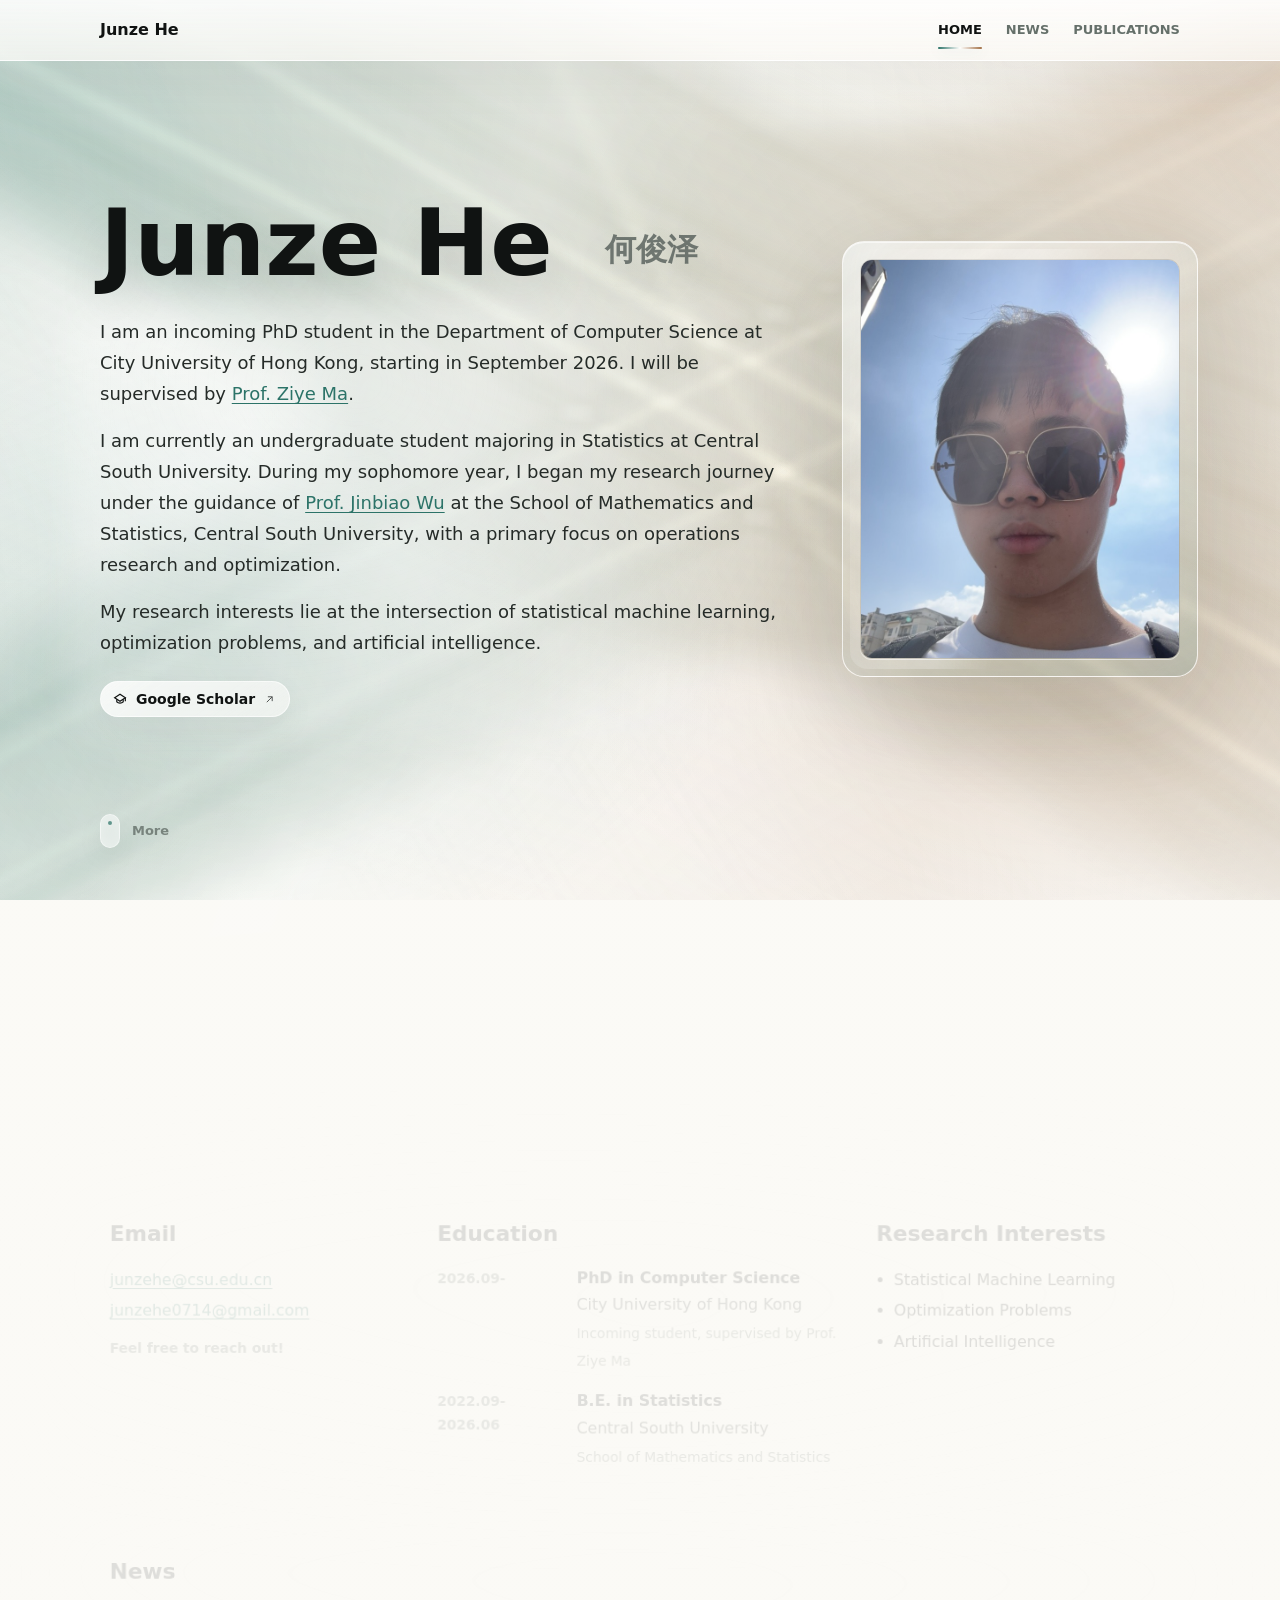
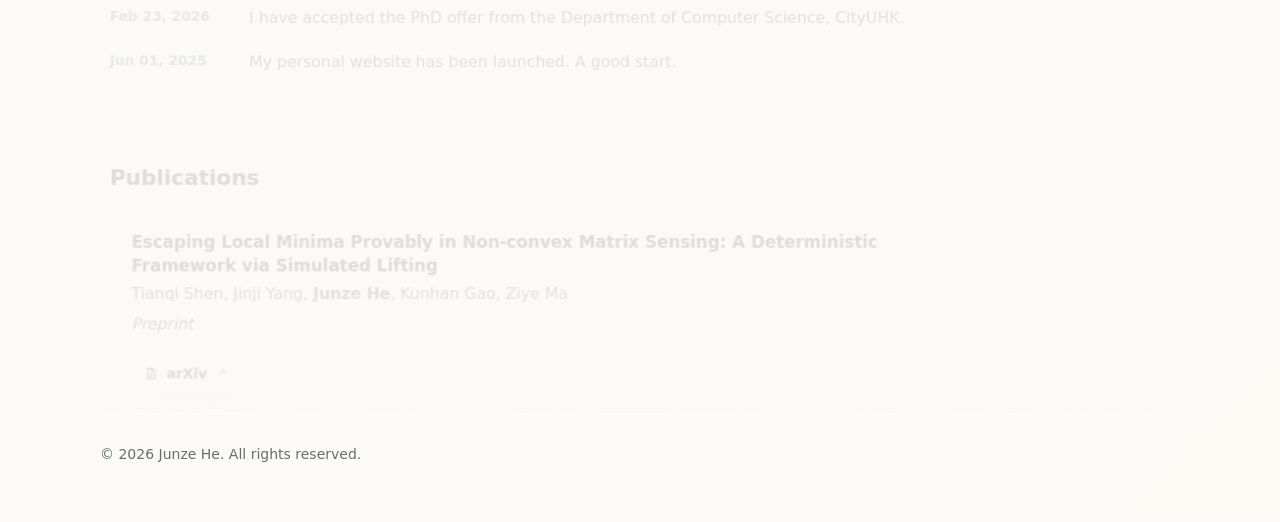
==== commit 4c43c37a: "update 26.6.15" ====
--- a/index.html
+++ b/index.html
@@ -34,10 +34,23 @@
           <h1>Junze He <span>何俊泽</span></h1>
           <div class="bio"><p>I am an incoming PhD student in the Department of Computer Science at City University of Hong Kong, starting in September 2026. I will be supervised by <a href="https://gavenma.github.io" target="_blank" rel="noreferrer">Prof. Ziye Ma</a>.</p>
 <p>I am currently an undergraduate student majoring in Statistics at Central South University. During my sophomore year, I began my research journey under the guidance of <a href="https://faculty.csu.edu.cn/wujinbiao/zh_CN/index.htm" target="_blank" rel="noreferrer">Prof. Jinbiao Wu</a> at the School of Mathematics and Statistics, Central South University, with a primary focus on operations research and optimization.</p>
-<p>My research interests lie at the intersection of statistical machine learning, optimization problems, and artificial intelligence.</p></div>
+<p>My research interests lie at the intersection of statistical machine learning, optimization problems, and artificial intelligence.</p><div class="profile-links" aria-label="Academic profiles">
+        <a class="text-link" href="https://scholar.google.com/citations?user=xWvGcBMAAAAJ" target="_blank" rel="noreferrer" aria-label="Open Google Scholar profile">
+          <svg aria-hidden="true" viewBox="0 0 24 24">
+            <path d="M4 10.2 12 5l8 5.2-8 5.2z"></path>
+            <path d="M7.2 12.3v4.1c1.1 1.2 2.7 1.9 4.8 1.9s3.7-.7 4.8-1.9v-4.1"></path>
+            <path d="M20 10.2v5"></path>
+          </svg>
+          <span>Google Scholar</span>
+          <svg class="external-mark" aria-hidden="true" viewBox="0 0 24 24">
+            <path d="M7 17 17 7"></path>
+            <path d="M9 7h8v8"></path>
+          </svg>
+        </a>
+        </div></div>
         </div>
         <aside class="portrait-stage">
-          <img src="static/assets/img/photo.png" alt="Portrait of Junze He">
+          <img src="static/assets/img/portrait-sunglasses.jpg" alt="Portrait of Junze He">
         </aside>
         <div class="scroll-cue">More</div>
       </div>
@@ -47,6 +60,7 @@
       <div class="meta-block">
         <h2>Email</h2>
         <div class="email-list"><a href="mailto:junzehe@csu.edu.cn">junzehe@csu.edu.cn</a><a href="mailto:junzehe0714@gmail.com">junzehe0714@gmail.com</a></div>
+        <p class="email-note">Feel free to reach out!</p>
       </div>
       <div class="meta-block">
         <h2>Education</h2>
--- a/static/css/site.css
+++ b/static/css/site.css
@@ -238,6 +238,13 @@
       margin-bottom: 16px;
     }
 
+    .profile-links {
+      display: flex;
+      flex-wrap: wrap;
+      gap: 10px;
+      margin-top: 22px;
+    }
+
     .portrait-stage {
       position: relative;
       width: min(100%, 320px);
@@ -285,7 +292,7 @@
       width: 100%;
       aspect-ratio: 4 / 5;
       object-fit: cover;
-      object-position: center top;
+      object-position: center 34%;
       border: 1px solid rgba(24, 30, 28, 0.12);
       border-radius: 12px;
       box-shadow: 0 1px 0 rgba(255, 255, 255, 0.55);
@@ -391,6 +398,13 @@
       overflow-wrap: anywhere;
     }
 
+    .email-note {
+      margin: 12px 0 0;
+      color: var(--muted);
+      font-size: 14px;
+      font-weight: 620;
+    }
+
     .item-list,
     .publication-list {
       display: grid;
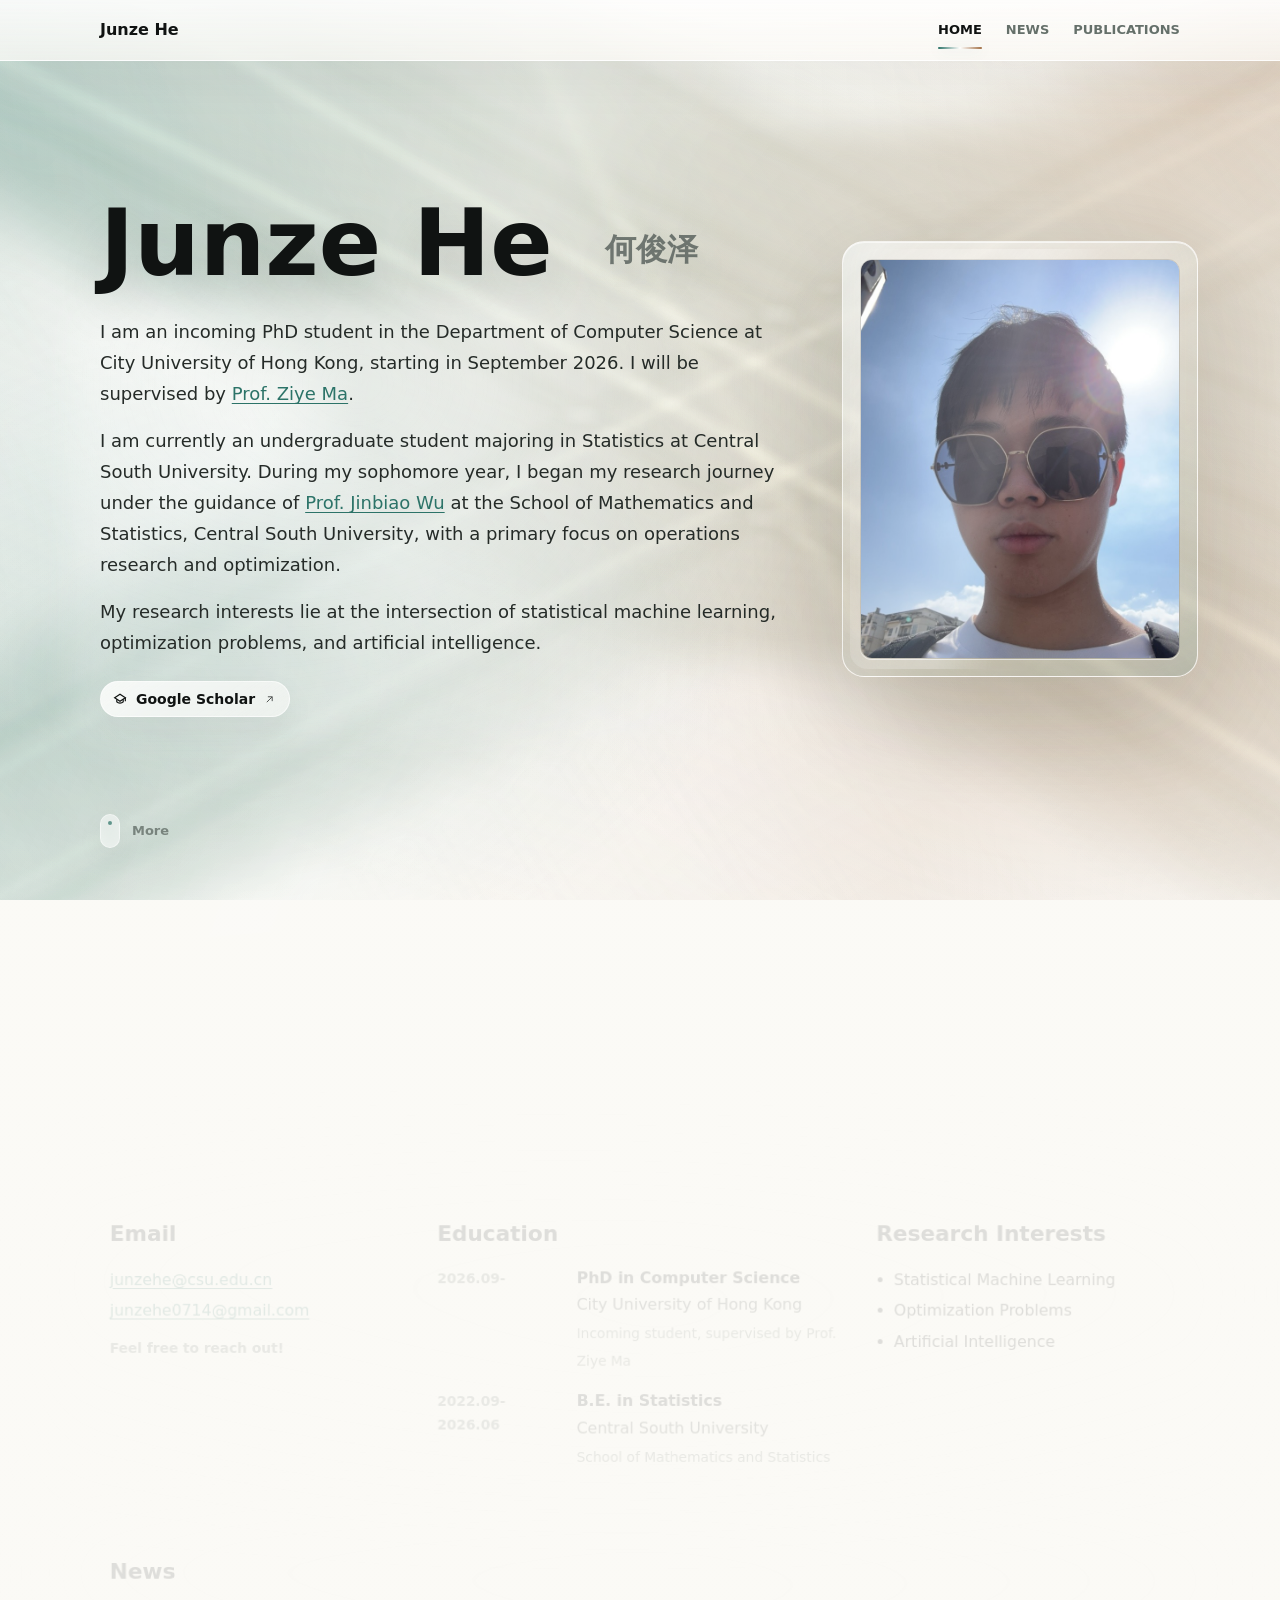
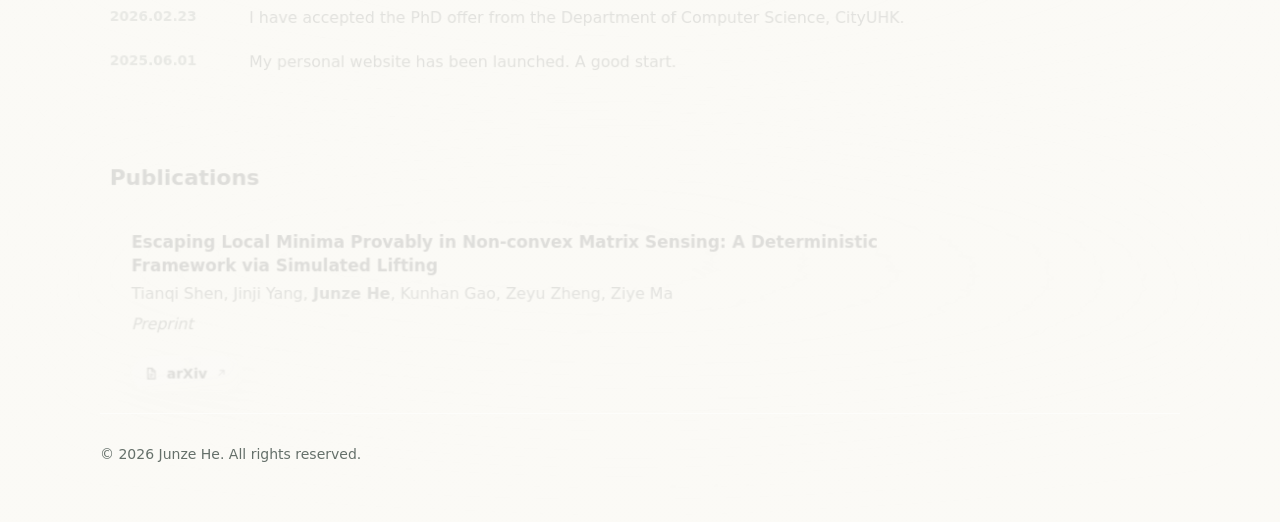
==== commit 5fb85857: "update 26.6.15" ====
--- a/index.html
+++ b/index.html
@@ -94,12 +94,12 @@
       <h2>News</h2>
       <div class="item-list">
         <article class="compact-item">
-          <time class="item-date" datetime="2026-02-23">Feb 23, 2026</time>
+          <time class="item-date" datetime="2026.02.23">2026.02.23</time>
           <p>I have accepted the PhD offer from the Department of Computer Science, CityUHK.</p>
         </article>
         
         <article class="compact-item">
-          <time class="item-date" datetime="2025-06-01">Jun 01, 2025</time>
+          <time class="item-date" datetime="2025.06.01">2025.06.01</time>
           <p>My personal website has been launched. A good start.</p>
         </article>
         </div>
@@ -112,7 +112,7 @@
           
           <div>
             <h3>Escaping Local Minima Provably in Non-convex Matrix Sensing: A Deterministic Framework via Simulated Lifting</h3>
-            <p class="authors">Tianqi Shen, Jinji Yang, <strong>Junze He</strong>, Kunhan Gao, Ziye Ma</p>
+            <p class="authors">Tianqi Shen, Jinji Yang, <strong>Junze He</strong>, Kunhan Gao, Zeyu Zheng, Ziye Ma</p>
             <p class="venue-line">Preprint</p>
             <div class="inline-links">
         <a class="text-link" href="https://arxiv.org/abs/2602.05887" target="_blank" rel="noreferrer" aria-label="Open arXiv preprint">
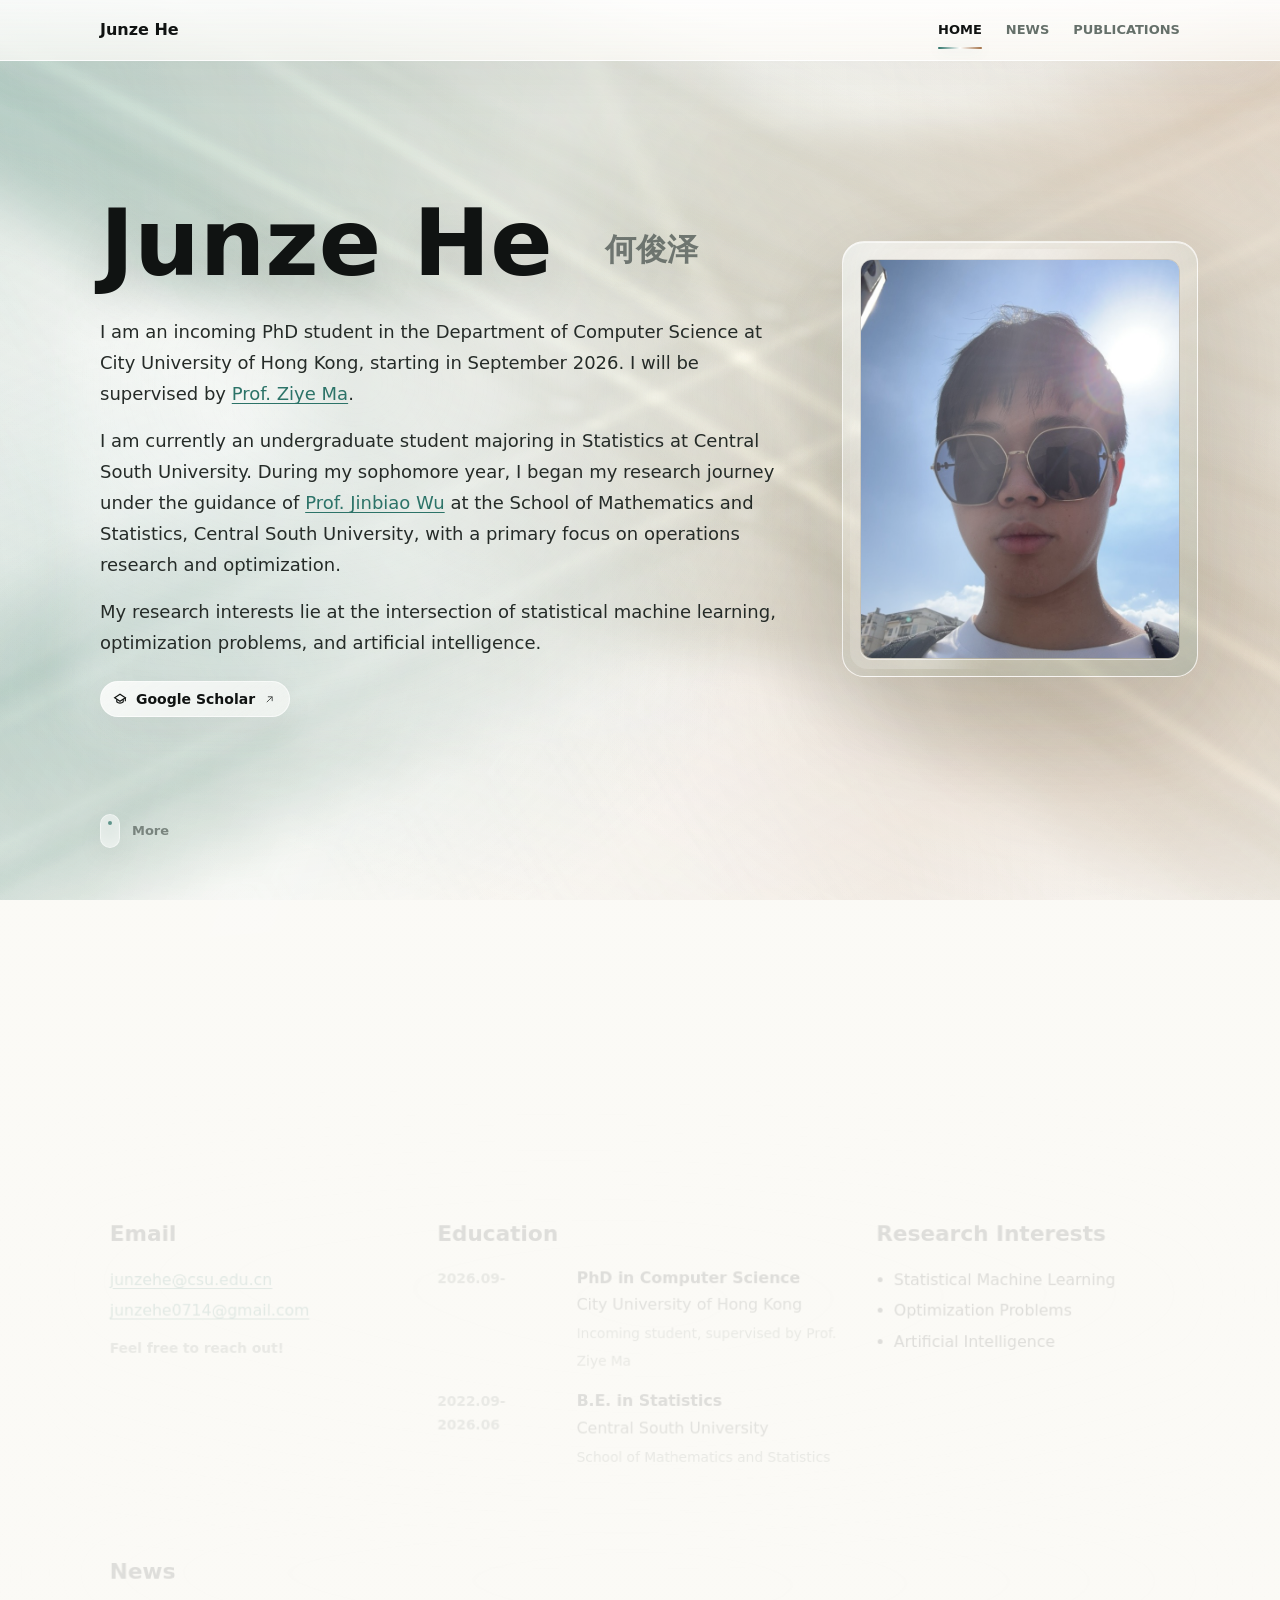
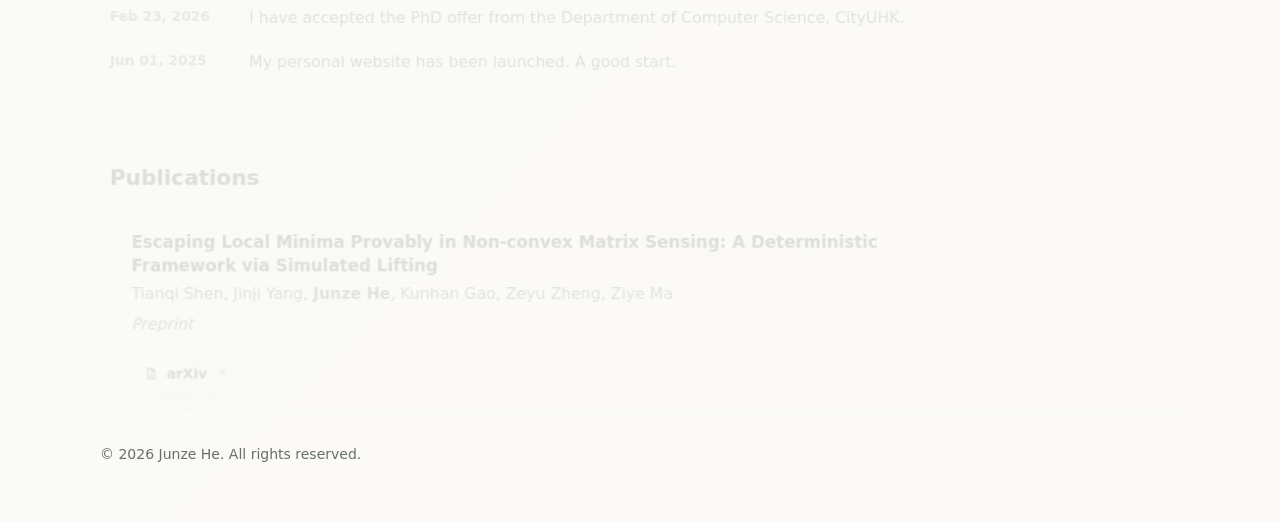
==== commit 831ef23e: "Improve homepage SEO" ====
--- a/index.html
+++ b/index.html
@@ -3,13 +3,65 @@
 <head>
   <meta charset="utf-8">
   <meta name="viewport" content="width=device-width, initial-scale=1">
-  <meta name="description" content="Personal academic homepage of Junze He.">
-  <meta property="og:title" content="Junze He">
-  <meta property="og:description" content="Personal academic homepage of Junze He.">
+  <meta name="description" content="Junze He (何俊泽, junzehe0714) is an incoming PhD student in Computer Science at City University of Hong Kong, interested in statistical machine learning, optimization, and artificial intelligence.">
+  <meta name="author" content="Junze He">
+  <meta name="robots" content="index, follow">
+  <meta name="keywords" content="Junze He, 何俊泽, junzehe, junzehe0714, City University of Hong Kong, Central South University, statistical machine learning, optimization, artificial intelligence">
+  <link rel="canonical" href="https://junzehe0714.github.io/">
+  <meta property="og:title" content="Junze He | 何俊泽">
+  <meta property="og:description" content="Junze He (何俊泽, junzehe0714) is an incoming PhD student in Computer Science at City University of Hong Kong, interested in statistical machine learning, optimization, and artificial intelligence.">
   <meta property="og:url" content="https://junzehe0714.github.io/">
-  <title>Junze He</title>
+  <meta property="og:type" content="profile">
+  <meta property="og:site_name" content="Junze He">
+  <meta property="og:image" content="https://junzehe0714.github.io/static/assets/img/portrait-sunglasses.jpg">
+  <meta property="profile:first_name" content="Junze">
+  <meta property="profile:last_name" content="He">
+  <meta name="twitter:card" content="summary_large_image">
+  <meta name="twitter:title" content="Junze He | 何俊泽">
+  <meta name="twitter:description" content="Junze He (何俊泽, junzehe0714) is an incoming PhD student in Computer Science at City University of Hong Kong, interested in statistical machine learning, optimization, and artificial intelligence.">
+  <meta name="twitter:image" content="https://junzehe0714.github.io/static/assets/img/portrait-sunglasses.jpg">
+  <title>Junze He | 何俊泽</title>
   <link rel="icon" href="static/assets/favicon.ico">
   <link rel="stylesheet" href="static/css/site.css">
+  <script type="application/ld+json">
+{
+  "@context": "https://schema.org",
+  "@type": "Person",
+  "name": "Junze He",
+  "alternateName": [
+    "何俊泽",
+    "junzehe0714",
+    "junzehe"
+  ],
+  "url": "https://junzehe0714.github.io/",
+  "image": "https://junzehe0714.github.io/static/assets/img/portrait-sunglasses.jpg",
+  "jobTitle": "Incoming PhD Student in Computer Science",
+  "affiliation": {
+    "@type": "CollegeOrUniversity",
+    "name": "City University of Hong Kong"
+  },
+  "alumniOf": [
+    {
+      "@type": "CollegeOrUniversity",
+      "name": "Central South University"
+    }
+  ],
+  "email": [
+    "mailto:junzehe@csu.edu.cn",
+    "mailto:junzehe0714@gmail.com"
+  ],
+  "sameAs": [
+    "https://github.com/JunzeHe0714",
+    "https://scholar.google.com/citations?user=xWvGcBMAAAAJ",
+    "https://arxiv.org/abs/2602.05887"
+  ],
+  "knowsAbout": [
+    "Statistical Machine Learning",
+    "Optimization Problems",
+    "Artificial Intelligence"
+  ]
+}
+  </script>
 </head>
 <body>
   <canvas id="fluid-canvas" aria-hidden="true"></canvas>
@@ -94,12 +146,12 @@
       <h2>News</h2>
       <div class="item-list">
         <article class="compact-item">
-          <time class="item-date" datetime="2026.02.23">2026.02.23</time>
+          <time class="item-date" datetime="2026-02-23">Feb 23, 2026</time>
           <p>I have accepted the PhD offer from the Department of Computer Science, CityUHK.</p>
         </article>
         
         <article class="compact-item">
-          <time class="item-date" datetime="2025.06.01">2025.06.01</time>
+          <time class="item-date" datetime="2025-06-01">Jun 01, 2025</time>
           <p>My personal website has been launched. A good start.</p>
         </article>
         </div>
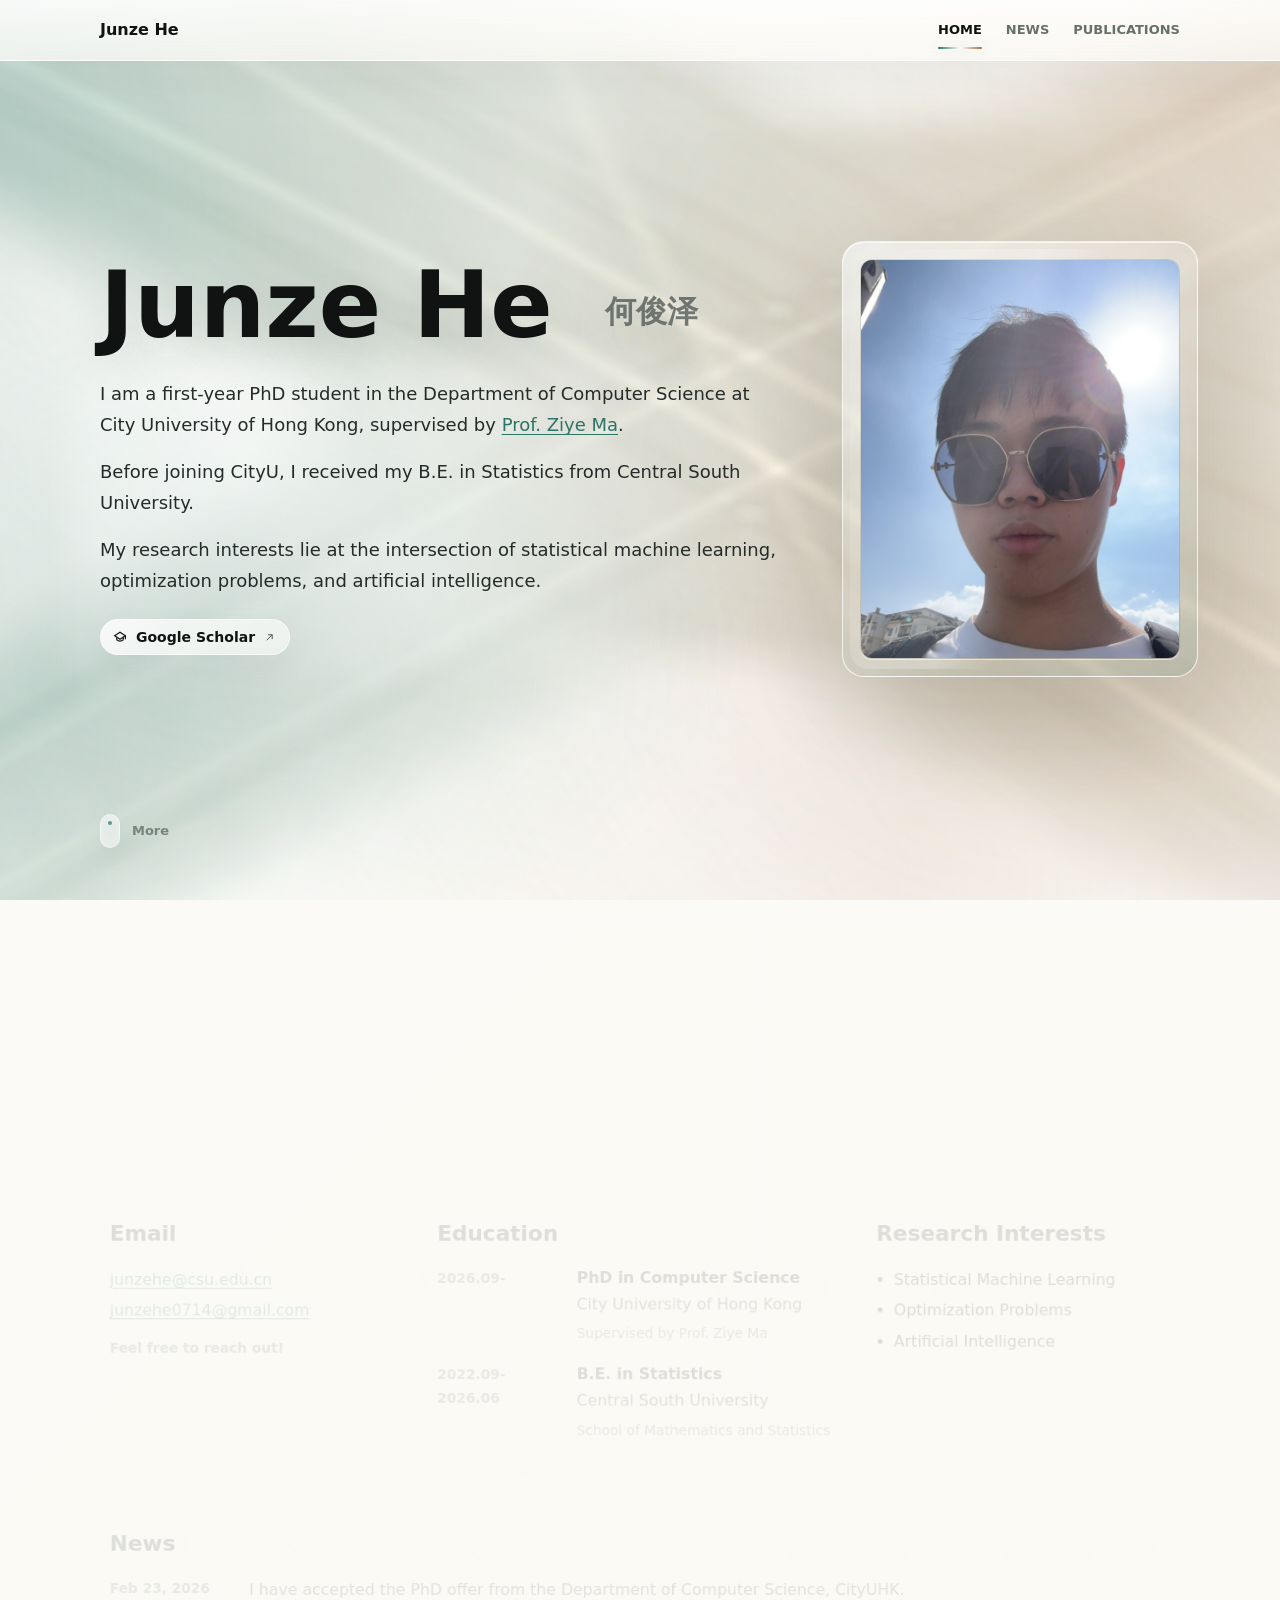
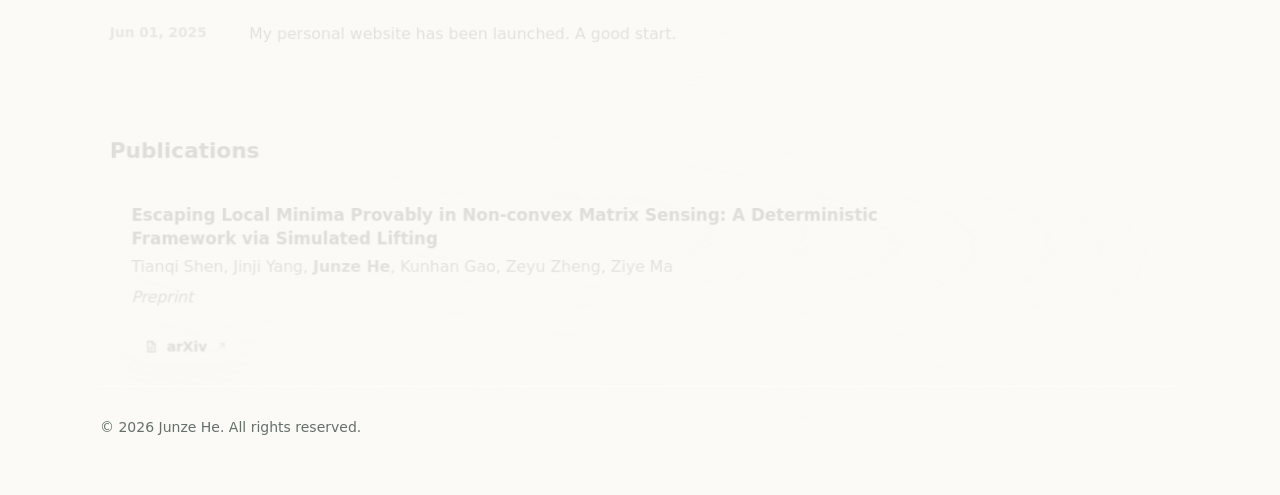
==== commit a6b5fe8c: "Update PhD status and biography" ====
--- a/index.html
+++ b/index.html
@@ -3,13 +3,13 @@
 <head>
   <meta charset="utf-8">
   <meta name="viewport" content="width=device-width, initial-scale=1">
-  <meta name="description" content="Junze He (何俊泽, junzehe0714) is an incoming PhD student in Computer Science at City University of Hong Kong, interested in statistical machine learning, optimization, and artificial intelligence.">
+  <meta name="description" content="Junze He (何俊泽, junzehe0714) is a first-year PhD student in Computer Science at City University of Hong Kong, interested in statistical machine learning, optimization, and artificial intelligence.">
   <meta name="author" content="Junze He">
   <meta name="robots" content="index, follow">
   <meta name="keywords" content="Junze He, 何俊泽, junzehe, junzehe0714, City University of Hong Kong, Central South University, statistical machine learning, optimization, artificial intelligence">
   <link rel="canonical" href="https://junzehe0714.github.io/">
   <meta property="og:title" content="Junze He | 何俊泽">
-  <meta property="og:description" content="Junze He (何俊泽, junzehe0714) is an incoming PhD student in Computer Science at City University of Hong Kong, interested in statistical machine learning, optimization, and artificial intelligence.">
+  <meta property="og:description" content="Junze He (何俊泽, junzehe0714) is a first-year PhD student in Computer Science at City University of Hong Kong, interested in statistical machine learning, optimization, and artificial intelligence.">
   <meta property="og:url" content="https://junzehe0714.github.io/">
   <meta property="og:type" content="profile">
   <meta property="og:site_name" content="Junze He">
@@ -18,7 +18,7 @@
   <meta property="profile:last_name" content="He">
   <meta name="twitter:card" content="summary_large_image">
   <meta name="twitter:title" content="Junze He | 何俊泽">
-  <meta name="twitter:description" content="Junze He (何俊泽, junzehe0714) is an incoming PhD student in Computer Science at City University of Hong Kong, interested in statistical machine learning, optimization, and artificial intelligence.">
+  <meta name="twitter:description" content="Junze He (何俊泽, junzehe0714) is a first-year PhD student in Computer Science at City University of Hong Kong, interested in statistical machine learning, optimization, and artificial intelligence.">
   <meta name="twitter:image" content="https://junzehe0714.github.io/static/assets/img/portrait-sunglasses.jpg">
   <title>Junze He | 何俊泽</title>
   <link rel="icon" href="static/assets/favicon.ico">
@@ -35,7 +35,7 @@
   ],
   "url": "https://junzehe0714.github.io/",
   "image": "https://junzehe0714.github.io/static/assets/img/portrait-sunglasses.jpg",
-  "jobTitle": "Incoming PhD Student in Computer Science",
+  "jobTitle": "PhD Student in Computer Science",
   "affiliation": {
     "@type": "CollegeOrUniversity",
     "name": "City University of Hong Kong"
@@ -84,8 +84,8 @@
       <div class="hero">
         <div class="home-main">
           <h1>Junze He <span>何俊泽</span></h1>
-          <div class="bio"><p>I am an incoming PhD student in the Department of Computer Science at City University of Hong Kong, starting in September 2026. I will be supervised by <a href="https://gavenma.github.io" target="_blank" rel="noreferrer">Prof. Ziye Ma</a>.</p>
-<p>I am currently an undergraduate student majoring in Statistics at Central South University. During my sophomore year, I began my research journey under the guidance of <a href="https://faculty.csu.edu.cn/wujinbiao/zh_CN/index.htm" target="_blank" rel="noreferrer">Prof. Jinbiao Wu</a> at the School of Mathematics and Statistics, Central South University, with a primary focus on operations research and optimization.</p>
+          <div class="bio"><p>I am a first-year PhD student in the Department of Computer Science at City University of Hong Kong, supervised by <a href="https://gavenma.github.io" target="_blank" rel="noreferrer">Prof. Ziye Ma</a>.</p>
+<p>Before joining CityU, I received my B.E. in Statistics from Central South University.</p>
 <p>My research interests lie at the intersection of statistical machine learning, optimization problems, and artificial intelligence.</p><div class="profile-links" aria-label="Academic profiles">
         <a class="text-link" href="https://scholar.google.com/citations?user=xWvGcBMAAAAJ" target="_blank" rel="noreferrer" aria-label="Open Google Scholar profile">
           <svg aria-hidden="true" viewBox="0 0 24 24">
@@ -122,7 +122,7 @@
           <div>
             <h3>PhD in Computer Science</h3>
             <p>City University of Hong Kong</p>
-            <span>Incoming student, supervised by Prof. Ziye Ma</span>
+            <span>Supervised by Prof. Ziye Ma</span>
           </div>
         </article>
         
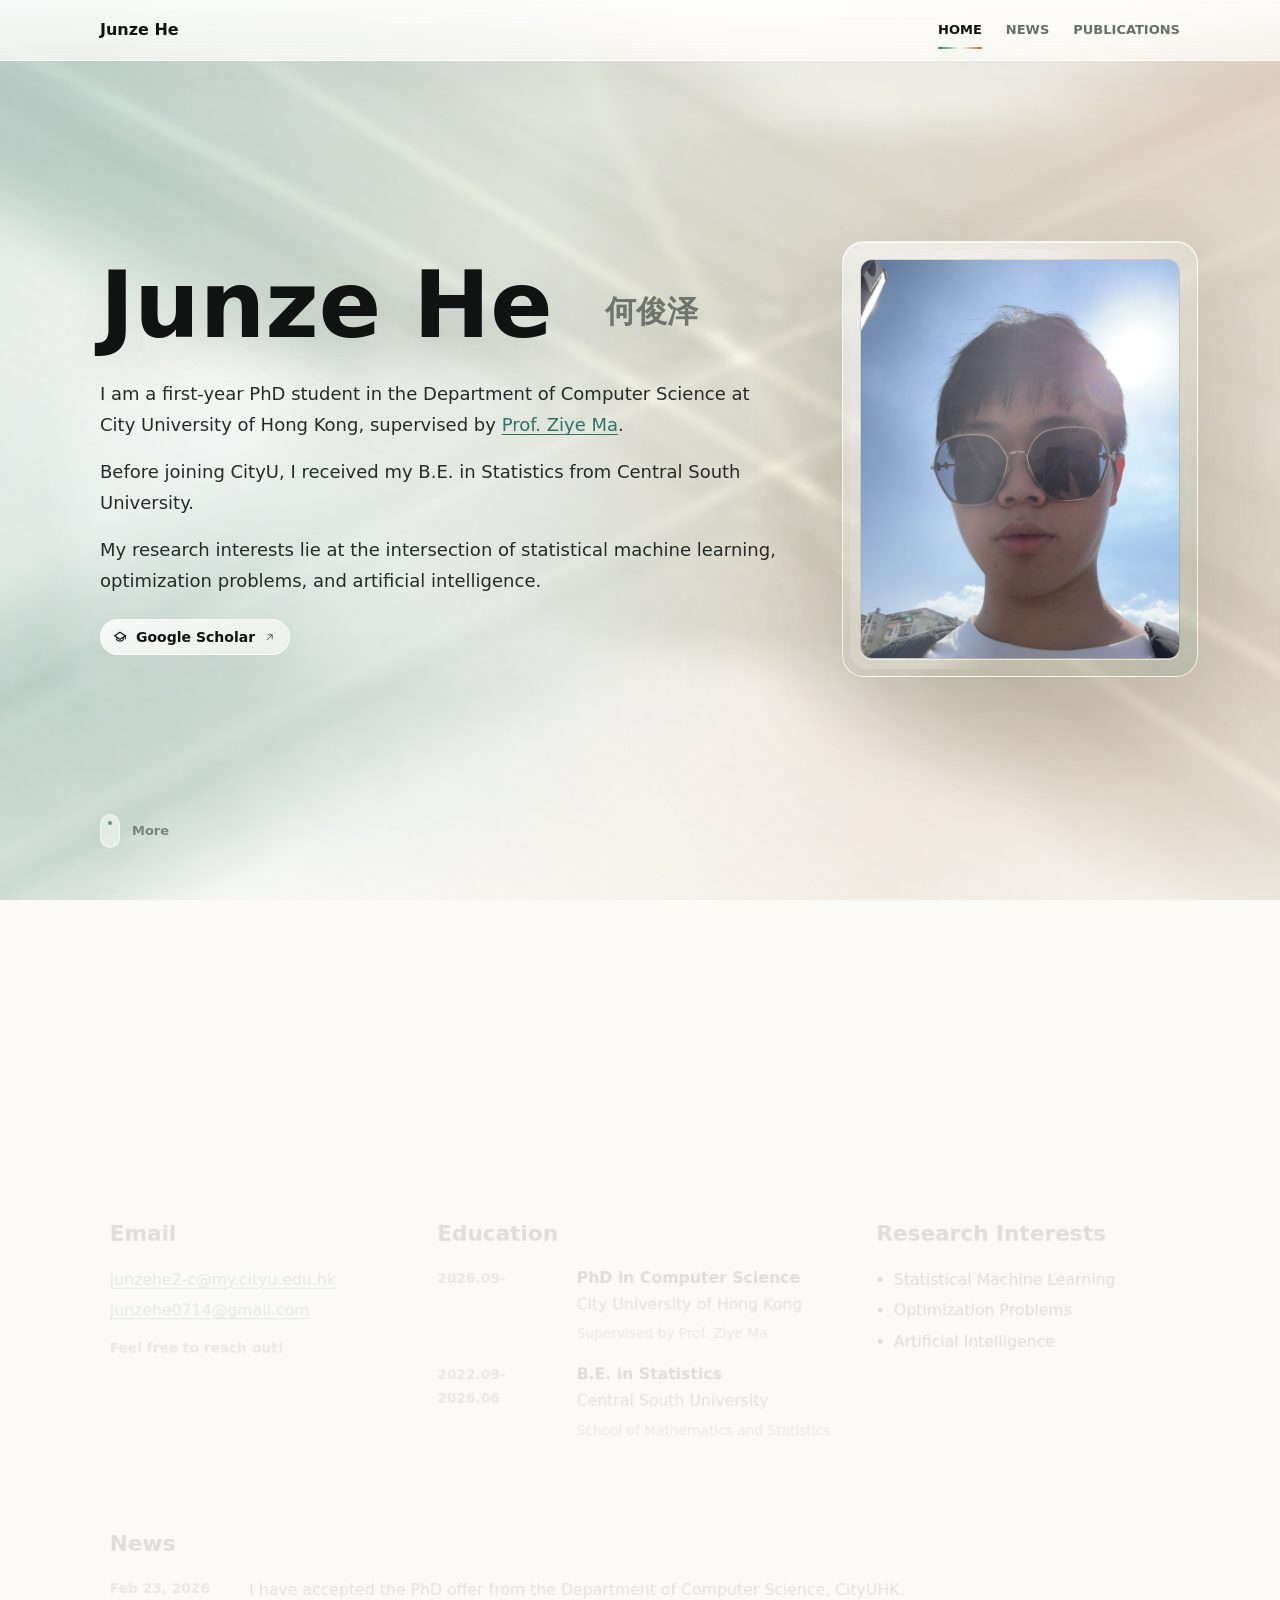
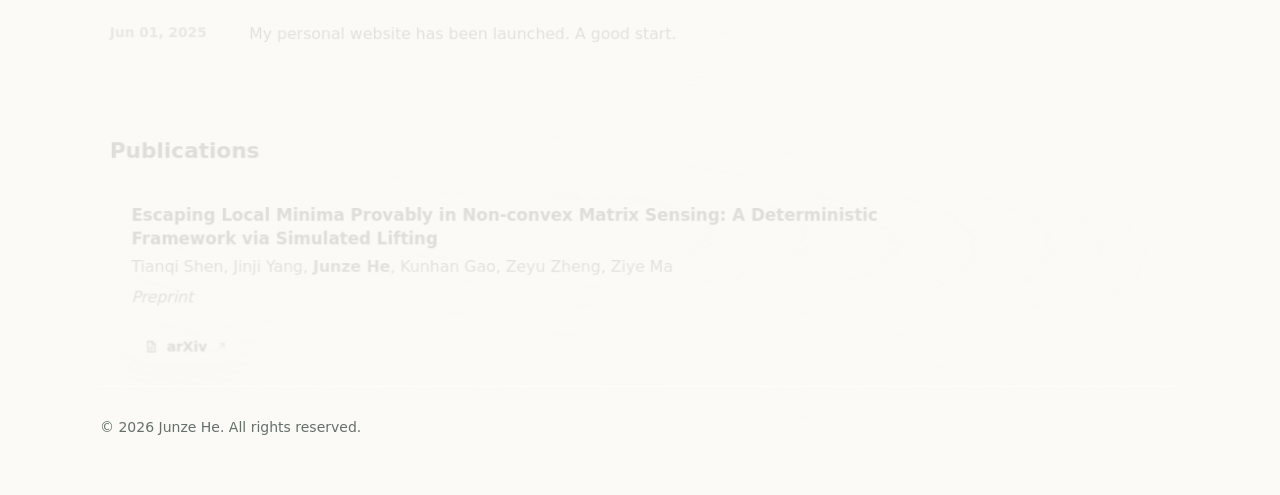
==== commit 36ab30b4: "Update contact email" ====
--- a/index.html
+++ b/index.html
@@ -47,7 +47,7 @@
     }
   ],
   "email": [
-    "mailto:junzehe@csu.edu.cn",
+    "mailto:junzehe2-c@my.cityu.edu.hk",
     "mailto:junzehe0714@gmail.com"
   ],
   "sameAs": [
@@ -111,7 +111,7 @@
     <section class="section home-meta reveal" aria-label="Home details">
       <div class="meta-block">
         <h2>Email</h2>
-        <div class="email-list"><a href="mailto:junzehe@csu.edu.cn">junzehe@csu.edu.cn</a><a href="mailto:junzehe0714@gmail.com">junzehe0714@gmail.com</a></div>
+        <div class="email-list"><a href="mailto:junzehe2-c@my.cityu.edu.hk">junzehe2-c@my.cityu.edu.hk</a><a href="mailto:junzehe0714@gmail.com">junzehe0714@gmail.com</a></div>
         <p class="email-note">Feel free to reach out!</p>
       </div>
       <div class="meta-block">
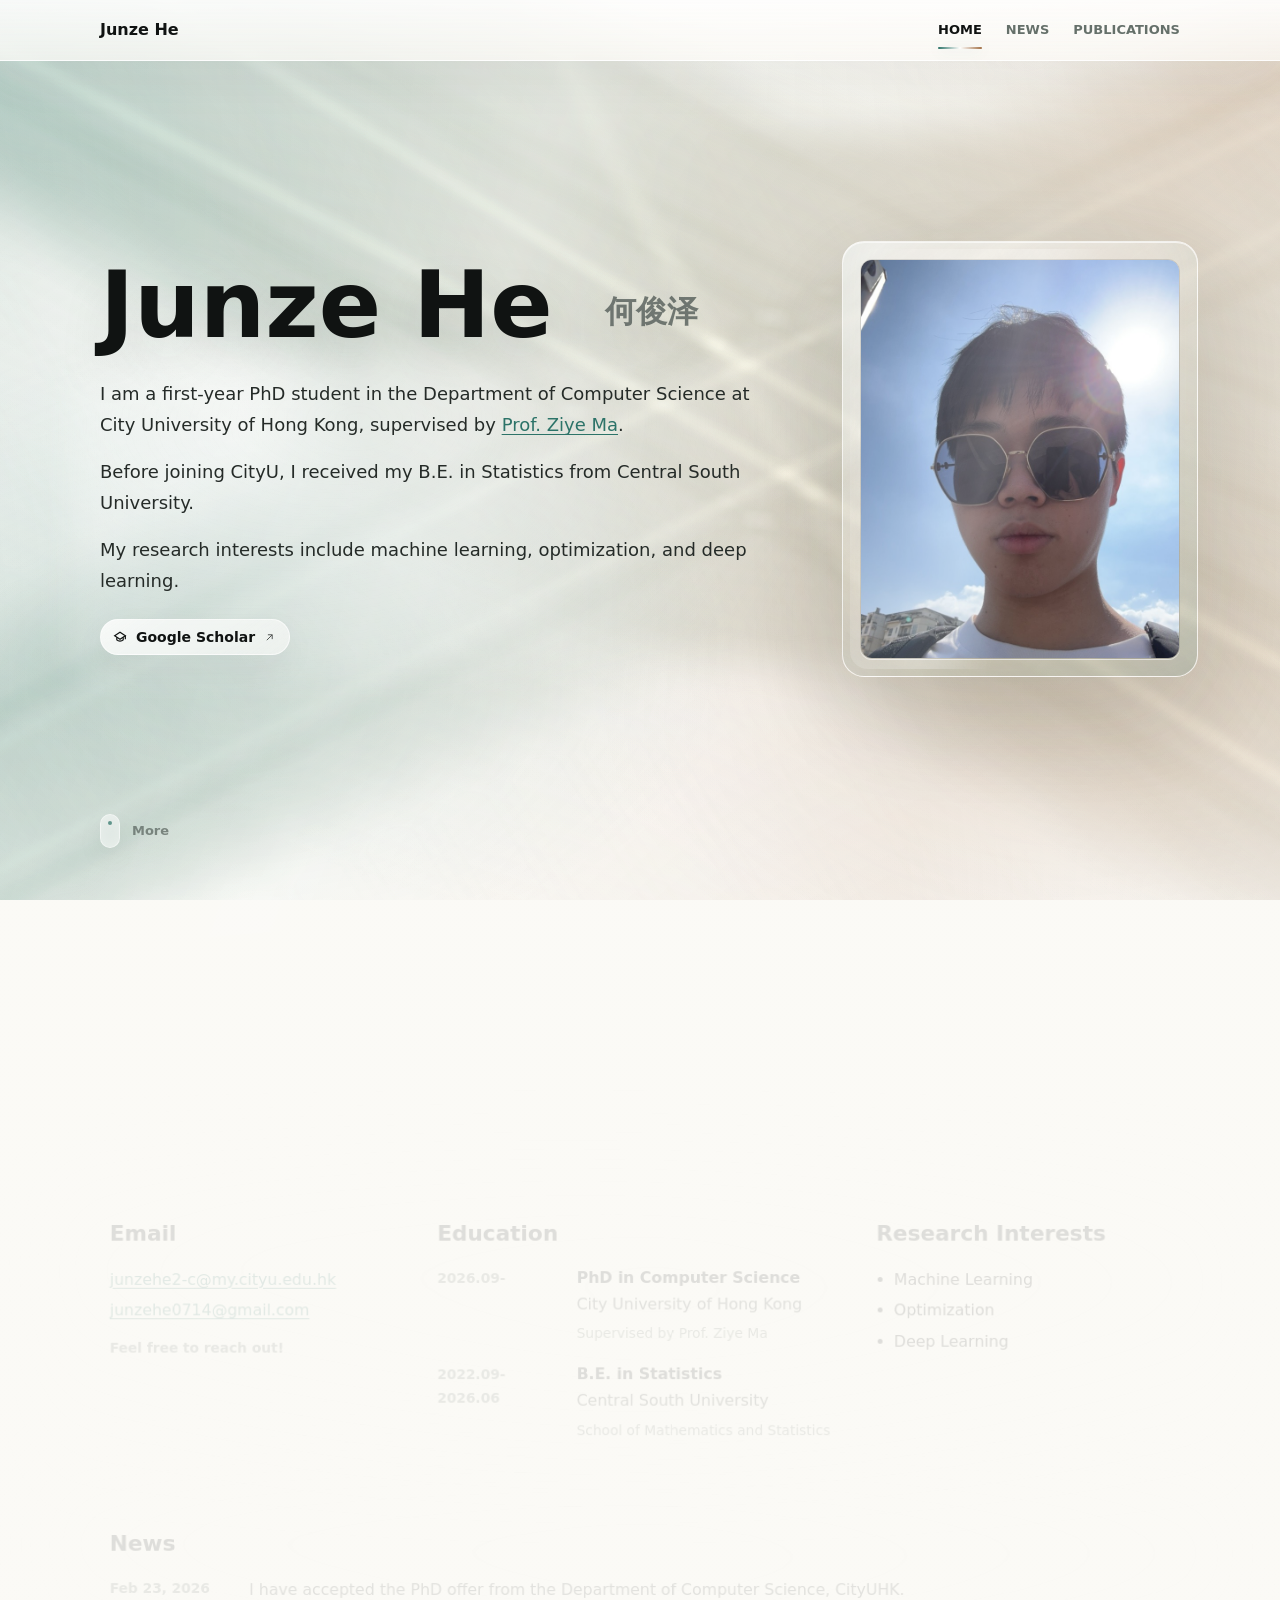
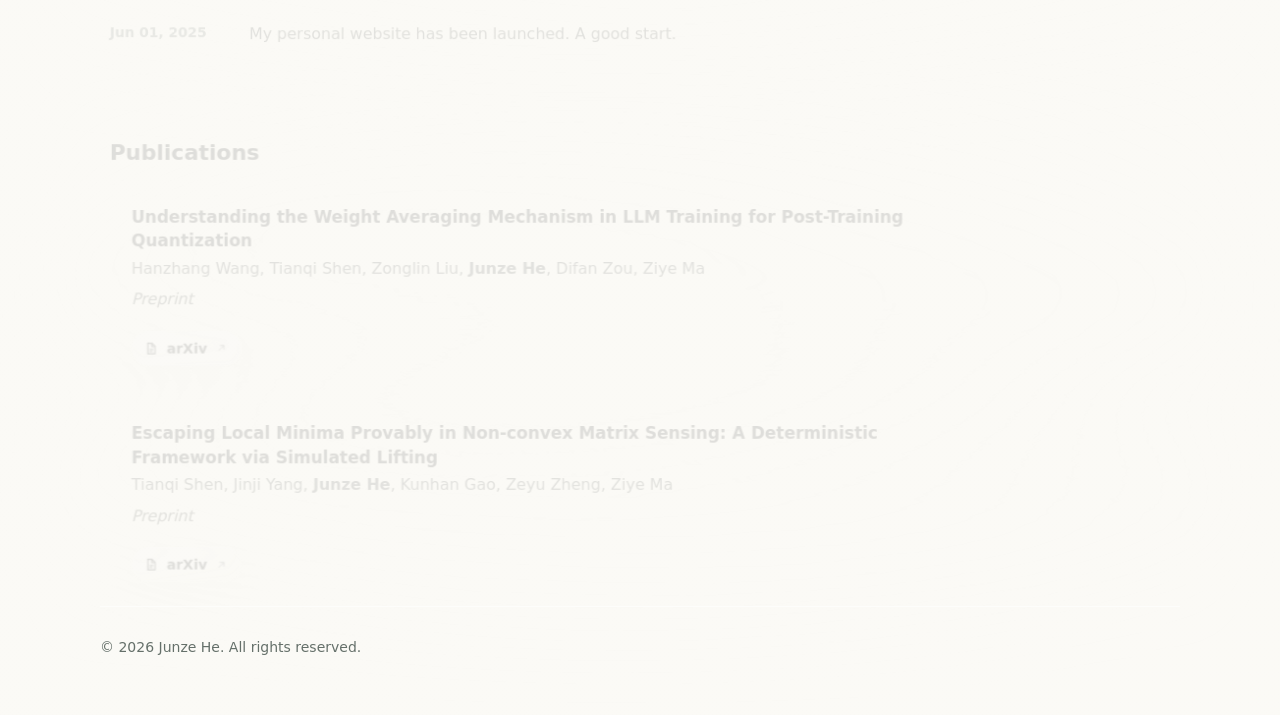
==== commit 9952bf39: "Update research interests and add weight averaging preprint" ====
--- a/index.html
+++ b/index.html
@@ -3,13 +3,13 @@
 <head>
   <meta charset="utf-8">
   <meta name="viewport" content="width=device-width, initial-scale=1">
-  <meta name="description" content="Junze He (何俊泽, junzehe0714) is a first-year PhD student in Computer Science at City University of Hong Kong, interested in statistical machine learning, optimization, and artificial intelligence.">
+  <meta name="description" content="Junze He (何俊泽, junzehe0714) is a first-year PhD student in Computer Science at City University of Hong Kong, interested in machine learning, optimization, and deep learning.">
   <meta name="author" content="Junze He">
   <meta name="robots" content="index, follow">
-  <meta name="keywords" content="Junze He, 何俊泽, junzehe, junzehe0714, City University of Hong Kong, Central South University, statistical machine learning, optimization, artificial intelligence">
+  <meta name="keywords" content="Junze He, 何俊泽, junzehe, junzehe0714, City University of Hong Kong, Central South University, machine learning, optimization, deep learning">
   <link rel="canonical" href="https://junzehe0714.github.io/">
   <meta property="og:title" content="Junze He | 何俊泽">
-  <meta property="og:description" content="Junze He (何俊泽, junzehe0714) is a first-year PhD student in Computer Science at City University of Hong Kong, interested in statistical machine learning, optimization, and artificial intelligence.">
+  <meta property="og:description" content="Junze He (何俊泽, junzehe0714) is a first-year PhD student in Computer Science at City University of Hong Kong, interested in machine learning, optimization, and deep learning.">
   <meta property="og:url" content="https://junzehe0714.github.io/">
   <meta property="og:type" content="profile">
   <meta property="og:site_name" content="Junze He">
@@ -18,7 +18,7 @@
   <meta property="profile:last_name" content="He">
   <meta name="twitter:card" content="summary_large_image">
   <meta name="twitter:title" content="Junze He | 何俊泽">
-  <meta name="twitter:description" content="Junze He (何俊泽, junzehe0714) is a first-year PhD student in Computer Science at City University of Hong Kong, interested in statistical machine learning, optimization, and artificial intelligence.">
+  <meta name="twitter:description" content="Junze He (何俊泽, junzehe0714) is a first-year PhD student in Computer Science at City University of Hong Kong, interested in machine learning, optimization, and deep learning.">
   <meta name="twitter:image" content="https://junzehe0714.github.io/static/assets/img/portrait-sunglasses.jpg">
   <title>Junze He | 何俊泽</title>
   <link rel="icon" href="static/assets/favicon.ico">
@@ -56,9 +56,9 @@
     "https://arxiv.org/abs/2602.05887"
   ],
   "knowsAbout": [
-    "Statistical Machine Learning",
-    "Optimization Problems",
-    "Artificial Intelligence"
+    "Machine Learning",
+    "Optimization",
+    "Deep Learning"
   ]
 }
   </script>
@@ -86,7 +86,7 @@
           <h1>Junze He <span>何俊泽</span></h1>
           <div class="bio"><p>I am a first-year PhD student in the Department of Computer Science at City University of Hong Kong, supervised by <a href="https://gavenma.github.io" target="_blank" rel="noreferrer">Prof. Ziye Ma</a>.</p>
 <p>Before joining CityU, I received my B.E. in Statistics from Central South University.</p>
-<p>My research interests lie at the intersection of statistical machine learning, optimization problems, and artificial intelligence.</p><div class="profile-links" aria-label="Academic profiles">
+<p>My research interests include machine learning, optimization, and deep learning.</p><div class="profile-links" aria-label="Academic profiles">
         <a class="text-link" href="https://scholar.google.com/citations?user=xWvGcBMAAAAJ" target="_blank" rel="noreferrer" aria-label="Open Google Scholar profile">
           <svg aria-hidden="true" viewBox="0 0 24 24">
             <path d="M4 10.2 12 5l8 5.2-8 5.2z"></path>
@@ -138,7 +138,7 @@
       </div>
       <div class="meta-block">
         <h2>Research Interests</h2>
-        <ul class="interest-list"><li>Statistical Machine Learning</li><li>Optimization Problems</li><li>Artificial Intelligence</li></ul>
+        <ul class="interest-list"><li>Machine Learning</li><li>Optimization</li><li>Deep Learning</li></ul>
       </div>
     </section>
 
@@ -161,7 +161,31 @@
       <h2>Publications</h2>
       <div class="publication-list">
         <article class="publication publication-no-date">
-          
+
+          <div>
+            <h3>Understanding the Weight Averaging Mechanism in LLM Training for Post-Training Quantization</h3>
+            <p class="authors">Hanzhang Wang, Tianqi Shen, Zonglin Liu, <strong>Junze He</strong>, Difan Zou, Ziye Ma</p>
+            <p class="venue-line">Preprint</p>
+            <div class="inline-links">
+        <a class="text-link" href="https://arxiv.org/abs/2610.05329" target="_blank" rel="noreferrer" aria-label="Open arXiv preprint">
+          <svg aria-hidden="true" viewBox="0 0 24 24">
+            <path d="M7 3.8h6.2L18 8.6v11.6H7z"></path>
+            <path d="M13 4v5h5"></path>
+            <path d="M9.8 13.4h5.4"></path>
+            <path d="M9.8 16.4h4"></path>
+          </svg>
+          <span>arXiv</span>
+          <svg class="external-mark" aria-hidden="true" viewBox="0 0 24 24">
+            <path d="M7 17 17 7"></path>
+            <path d="M9 7h8v8"></path>
+          </svg>
+        </a>
+        </div>
+          </div>
+        </article>
+
+        <article class="publication publication-no-date">
+
           <div>
             <h3>Escaping Local Minima Provably in Non-convex Matrix Sensing: A Deterministic Framework via Simulated Lifting</h3>
             <p class="authors">Tianqi Shen, Jinji Yang, <strong>Junze He</strong>, Kunhan Gao, Zeyu Zheng, Ziye Ma</p>
@@ -183,7 +207,7 @@
         </div>
           </div>
         </article>
-        </div>
+</div>
     </section>
   </main>
 
